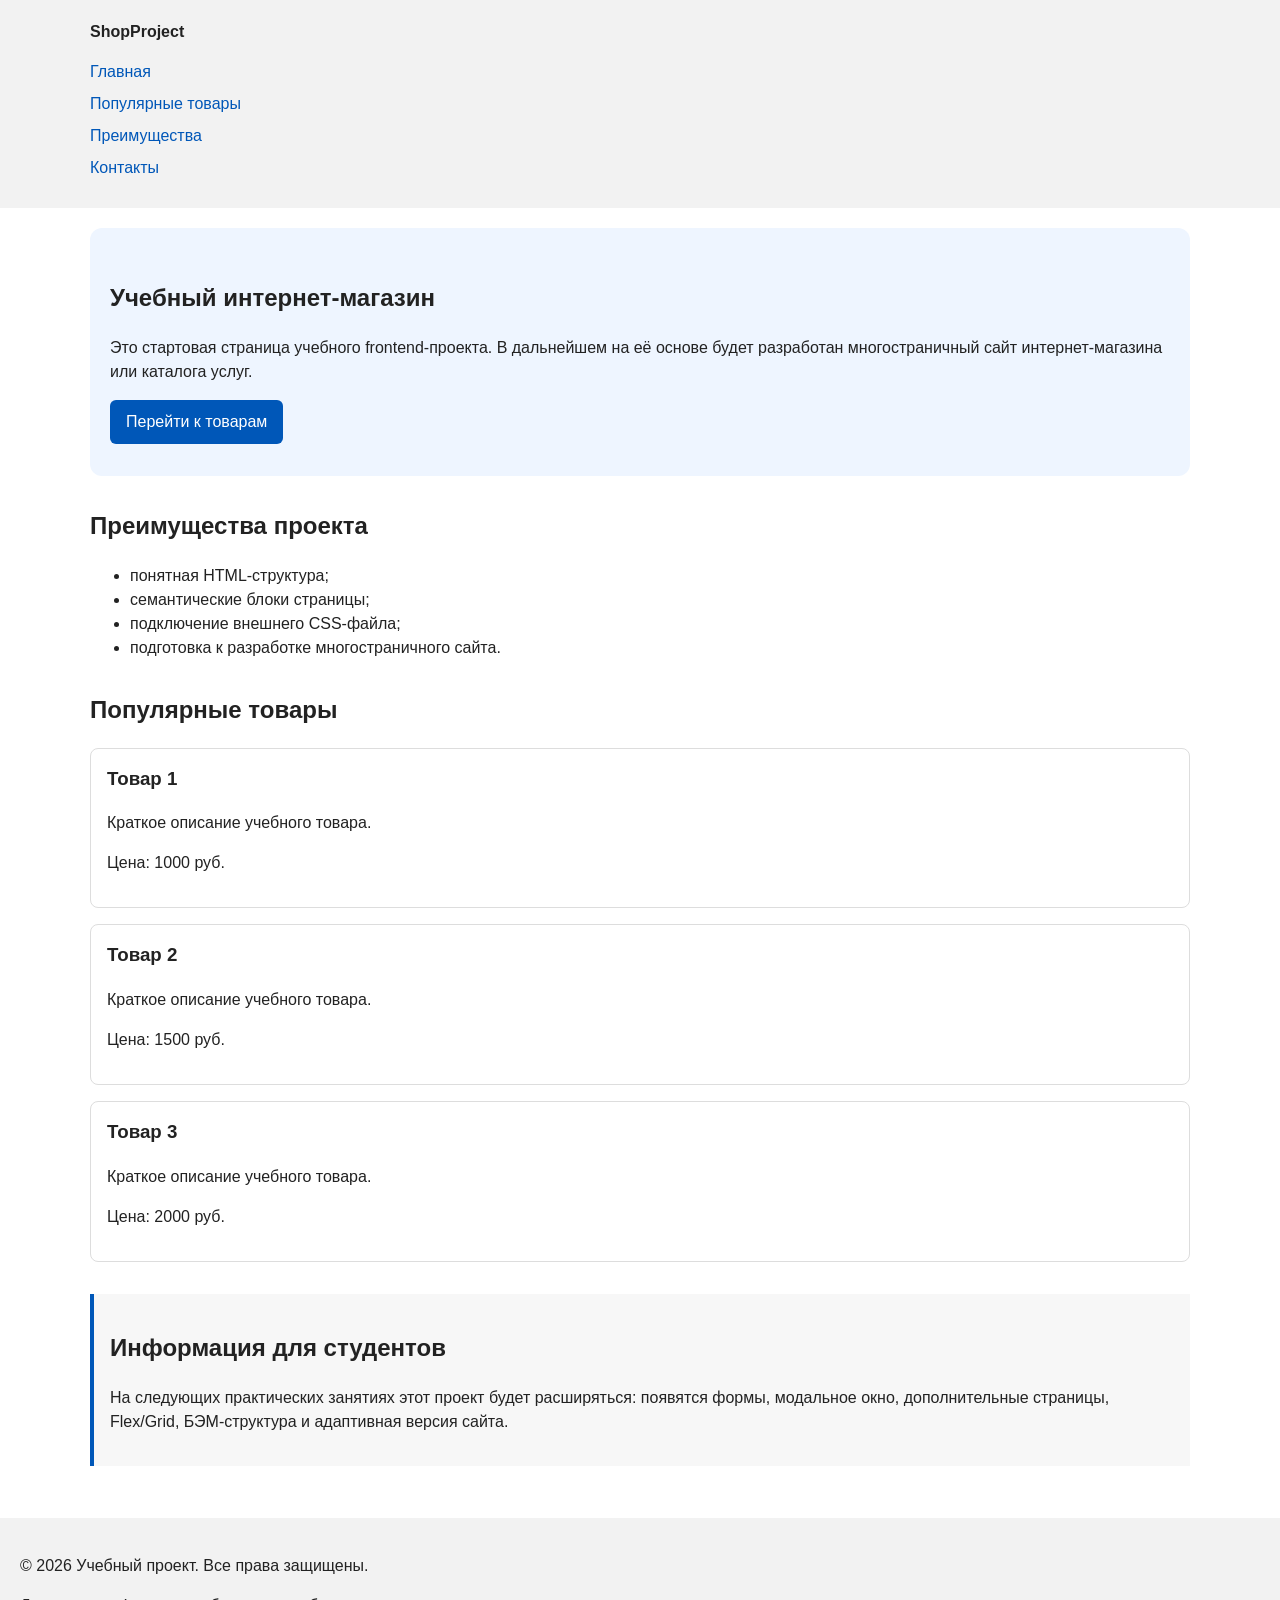
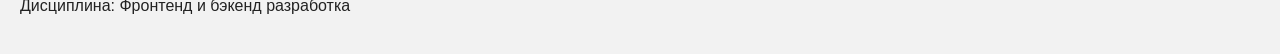
==== index.html @ 937830ca "feat: add semantic HTML structure and base CSS styles" ====
<!DOCTYPE html>
<html lang="ru">
<head>
  <meta charset="UTF-8">
  <meta name="viewport" content="width=device-width, initial-scale=1.0">
  <title>Учебный интернет-магазин</title>
  <link rel="stylesheet" href="css/style.css">
</head>
<body>
  <header>
    <div class="site-header">
      <a class="site-logo" href="index.html">ShopProject</a>
      <nav class="site-nav" aria-label="Основная навигация">
        <ul class="site-nav__list">
          <li><a href="index.html">Главная</a></li>
          <li><a href="#popular">Популярные товары</a></li>
          <li><a href="#advantages">Преимущества</a></li>
          <li><a href="#contacts">Контакты</a></li>
        </ul>
      </nav>
    </div>
  </header>

  <main>
    <section class="hero">
      <h1>Учебный интернет-магазин</h1>
      <p>
        Это стартовая страница учебного frontend-проекта.
        В дальнейшем на её основе будет разработан многостраничный сайт
        интернет-магазина или каталога услуг.
      </p>
      <a class="button" href="#popular">Перейти к товарам</a>
    </section>

    <section class="section" id="advantages">
      <h2>Преимущества проекта</h2>
      <ul class="advantages-list">
        <li>понятная HTML-структура;</li>
        <li>семантические блоки страницы;</li>
        <li>подключение внешнего CSS-файла;</li>
        <li>подготовка к разработке многостраничного сайта.</li>
      </ul>
    </section>

    <section class="section" id="popular">
      <h2>Популярные товары</h2>

      <article class="product-card">
        <h3>Товар 1</h3>
        <p>Краткое описание учебного товара.</p>
        <p>Цена: 1000 руб.</p>
      </article>

      <article class="product-card">
        <h3>Товар 2</h3>
        <p>Краткое описание учебного товара.</p>
        <p>Цена: 1500 руб.</p>
      </article>

      <article class="product-card">
        <h3>Товар 3</h3>
        <p>Краткое описание учебного товара.</p>
        <p>Цена: 2000 руб.</p>
      </article>
    </section>

    <aside class="aside-info">
      <h2>Информация для студентов</h2>
      <p>
        На следующих практических занятиях этот проект будет расширяться:
        появятся формы, модальное окно, дополнительные страницы, Flex/Grid,
        БЭМ-структура и адаптивная версия сайта.
      </p>
    </aside>
  </main>

  <footer id="contacts">
    <p>&copy; 2026 Учебный проект. Все права защищены.</p>
    <p>Дисциплина: Фронтенд и бэкенд разработка</p>
  </footer>
</body>
</html>
---- css/style.css ----
/*
  Универсальное правило для всех элементов.
  border-box делает расчёт размеров более понятным:
  width включает content, padding и border.
*/
* {
  box-sizing: border-box;
}

/*
  Убираем стандартный внешний отступ браузера у body.
  Без этого вокруг страницы может появиться белая рамка.
*/
body {
  margin: 0;
  font-family: Arial, sans-serif;
  line-height: 1.5;
  color: #222222;
  background-color: #ffffff;
}

/* Внутренние отступы для основных областей страницы */
header,
main,
footer {
  padding: 20px;
}

/* Шапка страницы */
header {
  background-color: #f2f2f2;
}

/* Подвал страницы */
footer {
  background-color: #f2f2f2;
}

/* Ограничиваем ширину содержимого шапки */
.site-header {
  max-width: 1100px;
  margin: 0 auto;
}

/* Текстовый логотип */
.site-logo {
  font-weight: bold;
  text-decoration: none;
  color: #222222;
}

/* Убираем стандартные отступы и маркеры списка навигации */
.site-nav__list {
  padding: 0;
  margin: 16px 0 0;
  list-style: none;
}

/* Расстояние между пунктами меню */
.site-nav__list li {
  margin-bottom: 8px;
}

/* Ссылки меню */
.site-nav__list a {
  color: #0057b8;
  text-decoration: none;
}

/* Подчёркивание при наведении */
.site-nav__list a:hover {
  text-decoration: underline;
}

/* Hero-блок — первый крупный блок страницы */
.hero {
  max-width: 1100px;
  margin: 0 auto 32px;
  padding: 32px 20px;
  background-color: #eef5ff;
  border-radius: 12px;
}

/* Общий класс для разделов страницы */
.section {
  max-width: 1100px;
  margin: 0 auto 32px;
}

/* Убираем лишний верхний отступ у заголовков разделов */
.section h2 {
  margin-top: 0;
}

/* Карточка товара — самостоятельный блок */
.product-card {
  margin-bottom: 16px;
  padding: 16px;
  border: 1px solid #dddddd;
  border-radius: 8px;
  background-color: #ffffff;
}

/* Убираем лишний верхний отступ у заголовка карточки */
.product-card h3 {
  margin-top: 0;
}

/* Ссылка, оформленная как кнопка */
.button {
  display: inline-block;
  padding: 10px 16px;
  color: #ffffff;
  background-color: #0057b8;
  text-decoration: none;
  border-radius: 6px;
}

/* Состояние наведения для кнопки */
.button:hover {
  background-color: #003f86;
}

/* Дополнительный информационный блок */
.aside-info {
  max-width: 1100px;
  margin: 0 auto 32px;
  padding: 16px;
  border-left: 4px solid #0057b8;
  background-color: #f7f7f7;
}
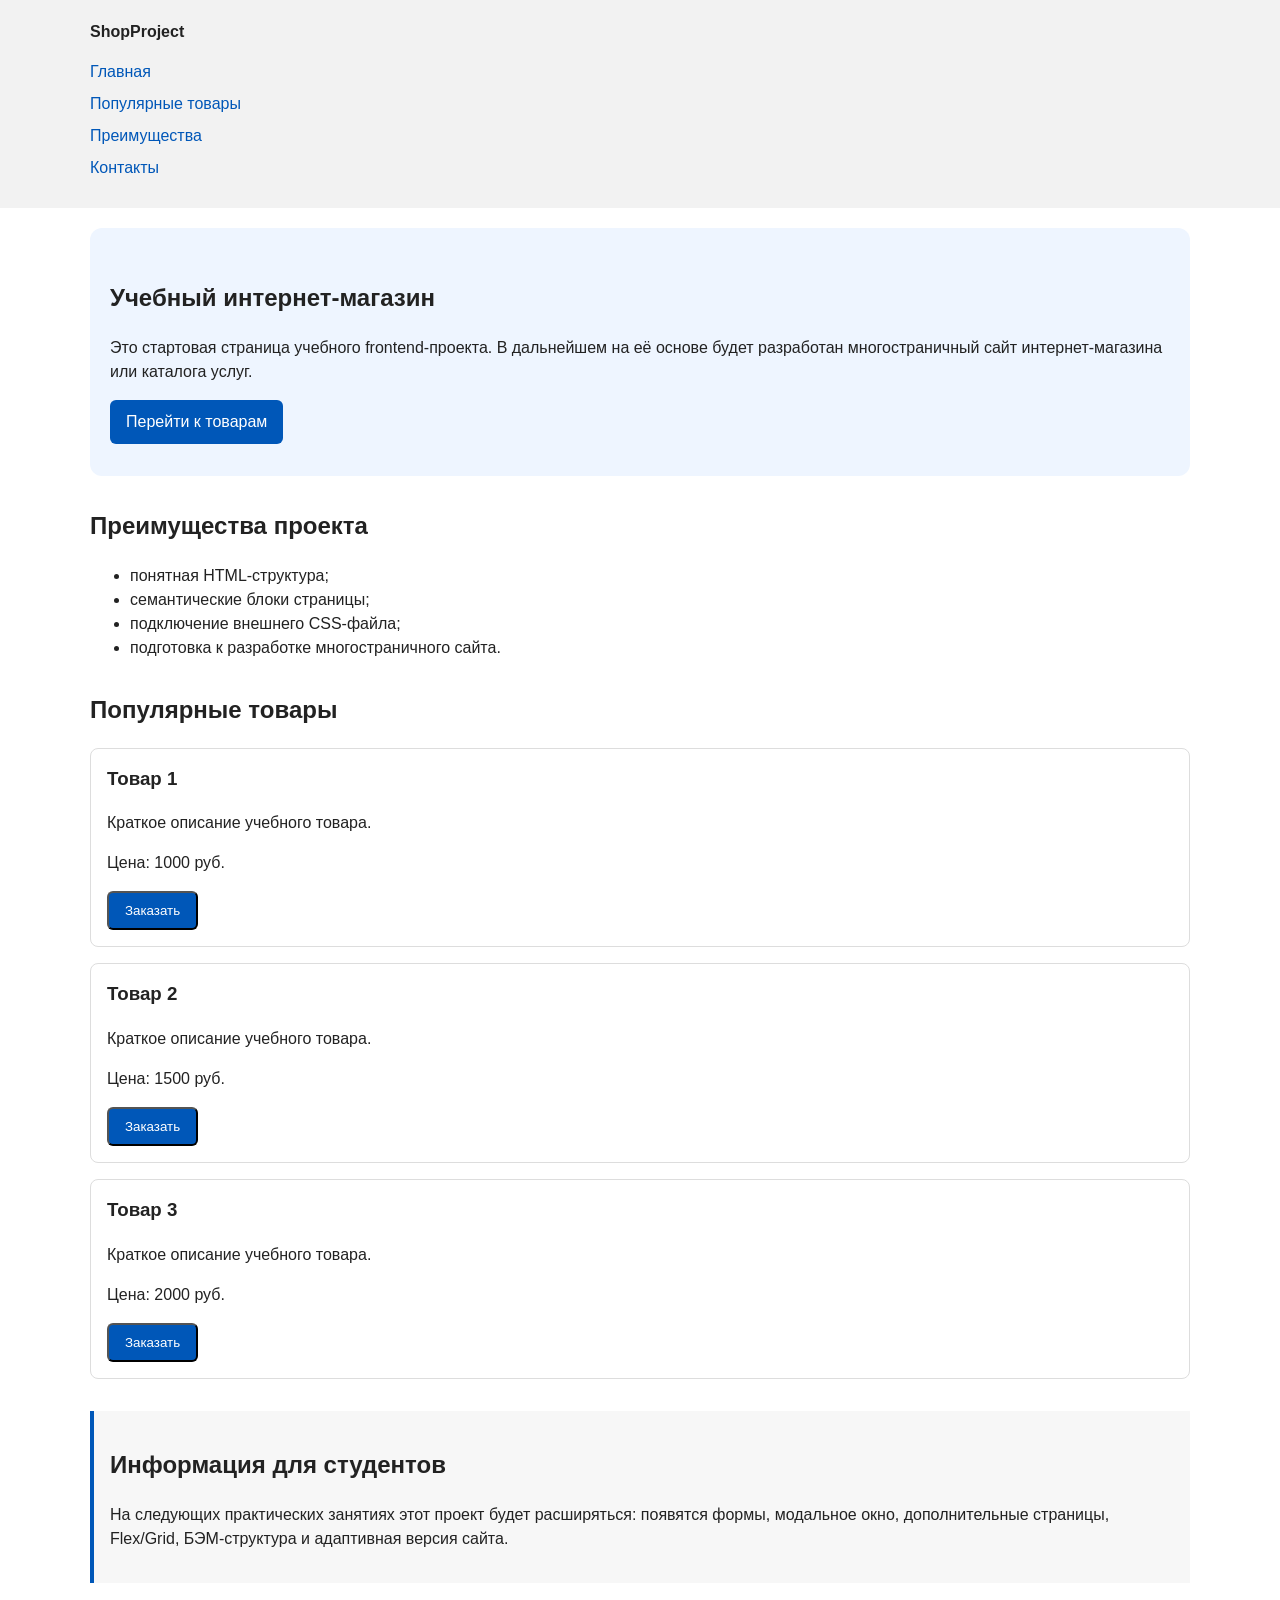
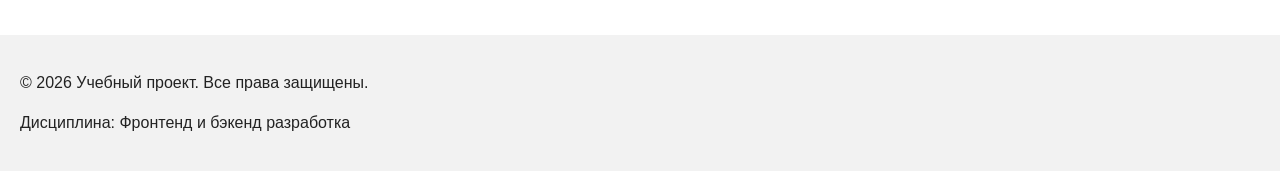
==== commit 8c4d64d3: "feat: add order form modal and validation" ====
--- a/index.html
+++ b/index.html
@@ -5,6 +5,7 @@
   <meta name="viewport" content="width=device-width, initial-scale=1.0">
   <title>Учебный интернет-магазин</title>
   <link rel="stylesheet" href="css/style.css">
+  <script src="js/main.js" defer></script>
 </head>
 <body>
   <header>
@@ -49,18 +50,27 @@
         <h3>Товар 1</h3>
         <p>Краткое описание учебного товара.</p>
         <p>Цена: 1000 руб.</p>
+        <button class="button product-card__button" type="button" data-product="Товар 1">
+          Заказать
+        </button>
       </article>
 
       <article class="product-card">
         <h3>Товар 2</h3>
         <p>Краткое описание учебного товара.</p>
         <p>Цена: 1500 руб.</p>
+        <button class="button product-card__button" type="button" data-product="Товар 2">
+          Заказать
+        </button>
       </article>
 
       <article class="product-card">
         <h3>Товар 3</h3>
         <p>Краткое описание учебного товара.</p>
         <p>Цена: 2000 руб.</p>
+        <button class="button product-card__button" type="button" data-product="Товар 3">
+          Заказать
+        </button>
       </article>
     </section>
 
@@ -78,5 +88,101 @@
     <p>&copy; 2026 Учебный проект. Все права защищены.</p>
     <p>Дисциплина: Фронтенд и бэкенд разработка</p>
   </footer>
+
+  <dialog class="order-dialog" id="order-dialog" aria-labelledby="order-dialog-title">
+    <h2 id="order-dialog-title">Оформление заявки</h2>
+    <form class="order-form" id="order-form" action="#" method="post" novalidate>
+      <input id="selected-product" name="selected-product" type="hidden">
+
+      <div class="form-field">
+        <label for="order-name">Имя</label>
+        <input
+          id="order-name"
+          name="name"
+          type="text"
+          placeholder="Введите ваше имя"
+          minlength="2"
+          autocomplete="given-name"
+          required
+        >
+      </div>
+
+      <div class="form-field">
+        <label for="order-email">E-mail</label>
+        <input
+          id="order-email"
+          name="email"
+          type="email"
+          placeholder="example@mail.ru"
+          autocomplete="email"
+          required
+        >
+      </div>
+
+      <div class="form-field">
+        <label for="order-phone">Телефон</label>
+        <input
+          id="order-phone"
+          name="phone"
+          type="tel"
+          inputmode="tel"
+          placeholder="+7 (900) 000-00-00"
+          pattern="^\+7 \(\d{3}\) \d{3}-\d{2}-\d{2}$"
+          required
+        >
+        <small>Формат: +7 (900) 000-00-00</small>
+      </div>
+
+      <div class="form-field">
+        <label for="order-date">Дата связи</label>
+        <input
+          id="order-date"
+          name="date"
+          type="date"
+        >
+      </div>
+
+      <div class="form-field">
+        <label for="order-topic">Тема заявки</label>
+        <select id="order-topic" name="topic" required>
+          <option value="">Выберите тему</option>
+          <option value="product">Заказ товара</option>
+          <option value="consultation">Консультация</option>
+          <option value="delivery">Доставка</option>
+        </select>
+      </div>
+
+      <div class="form-field">
+        <label for="order-comment">Комментарий</label>
+        <textarea
+          id="order-comment"
+          name="comment"
+          rows="4"
+          placeholder="Укажите дополнительную информацию"
+        ></textarea>
+      </div>
+
+      <div class="form-field form-field--checkbox">
+        <label>
+          <input
+            id="order-agreement"
+            name="agreement"
+            type="checkbox"
+            required
+          >
+          Я согласен на обработку данных
+        </label>
+      </div>
+
+      <div class="form-actions">
+        <button type="button" id="close-order-dialog">Закрыть</button>
+        <button type="submit">Отправить заявку</button>
+      </div>
+    </form>
+  </dialog>
+
+  <p class="success-message" id="success-message" hidden>
+    Форма успешно отправлена!
+  </p>
 </body>
 </html>
--- a/css/style.css
+++ b/css/style.css
@@ -128,4 +128,107 @@
   padding: 16px;
   border-left: 4px solid #0057b8;
   background-color: #f7f7f7;
+}
+
+
+/*
+  Модальное окно.
+  Элемент dialog сам умеет открываться поверх страницы.
+*/
+.order-dialog {
+  width: min(100% - 32px, 560px);
+  padding: 24px;
+  border: none;
+  border-radius: 12px;
+}
+
+/*
+  Затемнение фона за модальным окном.
+*/
+.order-dialog::backdrop {
+  background-color: rgba(0, 0, 0, 0.5);
+}
+
+/*
+  Поле формы.
+  Каждый блок получает нижний отступ.
+*/
+.form-field {
+  margin-bottom: 16px;
+}
+
+/*
+  Подпись поля.
+*/
+.form-field label {
+  display: block;
+  margin-bottom: 6px;
+}
+
+/*
+  Основные поля формы.
+*/
+.form-field input,
+.form-field select,
+.form-field textarea {
+  width: 100%;
+  padding: 10px 12px;
+  border: 1px solid #cccccc;
+  border-radius: 6px;
+  font: inherit;
+}
+
+/*
+  Checkbox не должен занимать всю ширину.
+*/
+.form-field input[type="checkbox"] {
+  width: auto;
+}
+
+/*
+  Подсказка под полем телефона.
+*/
+.form-field small {
+  display: block;
+  margin-top: 4px;
+  color: #666666;
+}
+
+/*
+  Видимый фокус для клавиатурной навигации.
+*/
+.form-field input:focus-visible,
+.form-field select:focus-visible,
+.form-field textarea:focus-visible,
+.form-actions button:focus-visible {
+  outline: 2px solid #0057b8;
+  outline-offset: 2px;
+}
+
+/*
+  Подсветка ошибочных полей.
+  Атрибут aria-invalid будет добавляться через JavaScript.
+*/
+[aria-invalid="true"] {
+  border-color: #b00020;
+}
+
+/*
+  Кнопки формы.
+*/
+.form-actions {
+  display: flex;
+  gap: 12px;
+  margin-top: 20px;
+}
+
+/*
+  Сообщение об успешной отправке.
+*/
+.success-message {
+  max-width: 1100px;
+  margin: 24px auto;
+  padding: 16px;
+  border-left: 4px solid #168a2f;
+  background-color: #eefaf0;
 }
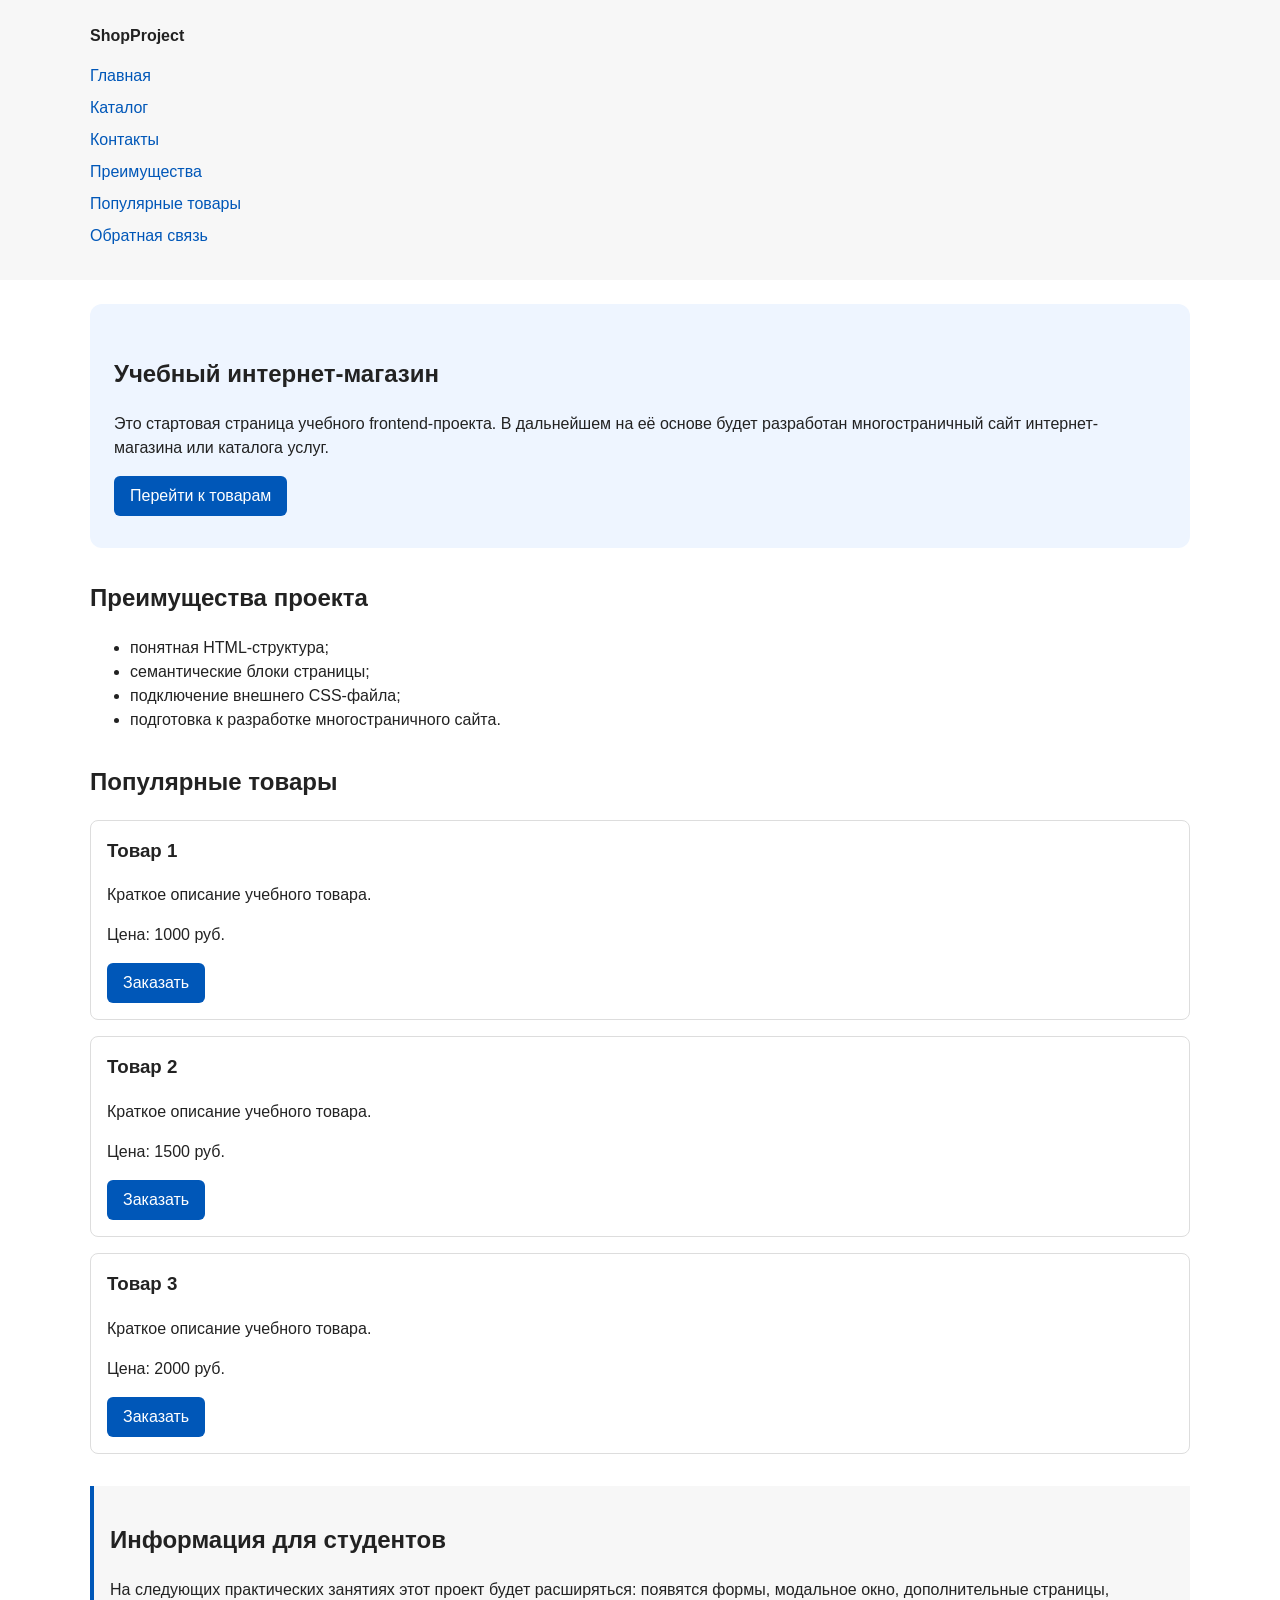
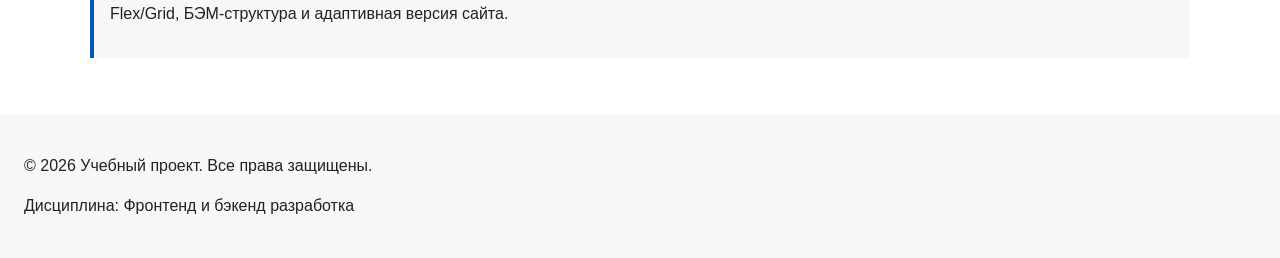
==== commit 4ffe8c7c: "feat: add multi-page structure navigation and anchors" ====
--- a/index.html
+++ b/index.html
@@ -3,7 +3,8 @@
 <head>
   <meta charset="UTF-8">
   <meta name="viewport" content="width=device-width, initial-scale=1.0">
-  <title>Учебный интернет-магазин</title>
+  <meta name="description" content="Главная страница учебного интернет-магазина: популярные товары, преимущества и форма заявки.">
+  <title>Главная — Учебный интернет-магазин</title>
   <link rel="stylesheet" href="css/style.css">
   <script src="js/main.js" defer></script>
 </head>
@@ -14,9 +15,11 @@
       <nav class="site-nav" aria-label="Основная навигация">
         <ul class="site-nav__list">
           <li><a href="index.html">Главная</a></li>
-          <li><a href="#popular">Популярные товары</a></li>
-          <li><a href="#advantages">Преимущества</a></li>
-          <li><a href="#contacts">Контакты</a></li>
+          <li><a href="catalog.html">Каталог</a></li>
+          <li><a href="contacts.html">Контакты</a></li>
+          <li><a href="index.html#advantages">Преимущества</a></li>
+          <li><a href="index.html#popular">Популярные товары</a></li>
+          <li><a href="index.html#contacts">Обратная связь</a></li>
         </ul>
       </nav>
     </div>
--- a/css/style.css
+++ b/css/style.css
@@ -1,44 +1,143 @@
+/* ===============================
+   1. Переменные проекта
+   =============================== */
+
+:root {
+  /* Основные цвета проекта */
+  --color-bg: #ffffff;
+  --color-text: #222222;
+  --color-muted: #666666;
+  --color-primary: #0057b8;
+  --color-primary-dark: #003f86;
+  --color-border: #dddddd;
+  --color-surface: #f7f7f7;
+  --color-surface-accent: #eef5ff;
+  --color-danger: #b00020;
+  --color-success: #168a2f;
+  --color-success-bg: #eefaf0;
+  --color-white: #ffffff;
+
+  /* Отступы */
+  --space-xs: 4px;
+  --space-sm: 8px;
+  --space-md: 16px;
+  --space-lg: 24px;
+  --space-xl: 32px;
+
+  /* Скругления */
+  --radius-sm: 6px;
+  --radius-md: 8px;
+  --radius-lg: 12px;
+
+  /* Размеры */
+  --container-width: 1100px;
+}
+
+/* ===============================
+   2. Базовые стили
+   =============================== */
+
 /*
-  Универсальное правило для всех элементов.
-  border-box делает расчёт размеров более понятным:
-  width включает content, padding и border.
+  border-box: width включает content, padding и border.
 */
 * {
   box-sizing: border-box;
 }
 
-/*
-  Убираем стандартный внешний отступ браузера у body.
-  Без этого вокруг страницы может появиться белая рамка.
-*/
+/* Плавная прокрутка к якорям */
+html {
+  scroll-behavior: smooth;
+}
+
 body {
   margin: 0;
   font-family: Arial, sans-serif;
   line-height: 1.5;
-  color: #222222;
-  background-color: #ffffff;
+  color: var(--color-text);
+  background-color: var(--color-bg);
 }
 
 /* Внутренние отступы для основных областей страницы */
 header,
 main,
 footer {
-  padding: 20px;
+  padding: var(--space-lg);
 }
 
 /* Шапка страницы */
 header {
-  background-color: #f2f2f2;
+  background-color: var(--color-surface);
 }
 
 /* Подвал страницы */
 footer {
-  background-color: #f2f2f2;
-}
+  background-color: var(--color-surface);
+}
+
+/* ===============================
+   3. Общие элементы интерфейса
+   =============================== */
+
+a {
+  color: var(--color-primary);
+}
+
+a:hover {
+  color: var(--color-primary-dark);
+}
+
+a:focus-visible {
+  outline: 2px solid var(--color-primary);
+  outline-offset: 3px;
+}
+
+/* Ссылка или кнопка, оформленная как кнопка */
+.button {
+  display: inline-block;
+  padding: var(--space-sm) var(--space-md);
+  color: var(--color-white);
+  background-color: var(--color-primary);
+  text-decoration: none;
+  border: none;
+  border-radius: var(--radius-sm);
+  font: inherit;
+  cursor: pointer;
+}
+
+.button:hover {
+  color: var(--color-white);
+  background-color: var(--color-primary-dark);
+}
+
+.button:focus-visible {
+  outline: 2px solid var(--color-primary);
+  outline-offset: 3px;
+}
+
+.button:disabled {
+  opacity: 0.6;
+  cursor: not-allowed;
+}
+
+/* Подсветка элемента, на который ведёт якорная ссылка */
+:target {
+  outline: 2px dashed var(--color-primary);
+  outline-offset: 4px;
+}
+
+/* Кнопки внутри формы тоже получают состояние :disabled */
+.form-actions button:disabled {
+  opacity: 0.6;
+  cursor: not-allowed;
+}
+
+/* ===============================
+   4. Компоненты страницы
+   =============================== */
 
 /* Ограничиваем ширину содержимого шапки */
 .site-header {
-  max-width: 1100px;
+  max-width: var(--container-width);
   margin: 0 auto;
 }
 
@@ -46,189 +145,176 @@
 .site-logo {
   font-weight: bold;
   text-decoration: none;
-  color: #222222;
+  color: var(--color-text);
 }
 
 /* Убираем стандартные отступы и маркеры списка навигации */
 .site-nav__list {
   padding: 0;
-  margin: 16px 0 0;
+  margin: var(--space-md) 0 0;
   list-style: none;
 }
 
 /* Расстояние между пунктами меню */
 .site-nav__list li {
-  margin-bottom: 8px;
+  margin-bottom: var(--space-sm);
 }
 
 /* Ссылки меню */
 .site-nav__list a {
-  color: #0057b8;
+  color: var(--color-primary);
   text-decoration: none;
 }
 
 /* Подчёркивание при наведении */
 .site-nav__list a:hover {
+  color: var(--color-primary-dark);
   text-decoration: underline;
+}
+
+/* Хлебные крошки на внутренних страницах */
+.breadcrumbs {
+  max-width: var(--container-width);
+  margin: 0 auto var(--space-md);
+  font-size: 14px;
+  color: var(--color-muted);
+}
+
+.breadcrumbs a {
+  color: var(--color-primary);
+}
+
+/* Разделитель перед названием текущей страницы */
+.breadcrumbs span::before {
+  content: " / ";
+  color: var(--color-muted);
 }
 
 /* Hero-блок — первый крупный блок страницы */
 .hero {
-  max-width: 1100px;
-  margin: 0 auto 32px;
-  padding: 32px 20px;
-  background-color: #eef5ff;
-  border-radius: 12px;
+  max-width: var(--container-width);
+  margin: 0 auto var(--space-xl);
+  padding: var(--space-xl) var(--space-lg);
+  background-color: var(--color-surface-accent);
+  border-radius: var(--radius-lg);
 }
 
 /* Общий класс для разделов страницы */
 .section {
-  max-width: 1100px;
-  margin: 0 auto 32px;
-}
-
-/* Убираем лишний верхний отступ у заголовков разделов */
+  max-width: var(--container-width);
+  margin: 0 auto var(--space-xl);
+}
+
 .section h2 {
   margin-top: 0;
 }
 
-/* Карточка товара — самостоятельный блок */
+/* Карточка товара */
 .product-card {
-  margin-bottom: 16px;
-  padding: 16px;
-  border: 1px solid #dddddd;
-  border-radius: 8px;
-  background-color: #ffffff;
-}
-
-/* Убираем лишний верхний отступ у заголовка карточки */
+  margin-bottom: var(--space-md);
+  padding: var(--space-md);
+  border: 1px solid var(--color-border);
+  border-radius: var(--radius-md);
+  background-color: var(--color-bg);
+}
+
+.product-card:hover {
+  border-color: var(--color-primary);
+}
+
 .product-card h3 {
   margin-top: 0;
 }
 
-/* Ссылка, оформленная как кнопка */
-.button {
-  display: inline-block;
-  padding: 10px 16px;
-  color: #ffffff;
-  background-color: #0057b8;
-  text-decoration: none;
-  border-radius: 6px;
-}
-
-/* Состояние наведения для кнопки */
-.button:hover {
-  background-color: #003f86;
-}
-
 /* Дополнительный информационный блок */
 .aside-info {
-  max-width: 1100px;
-  margin: 0 auto 32px;
-  padding: 16px;
-  border-left: 4px solid #0057b8;
-  background-color: #f7f7f7;
-}
-
-
-/*
-  Модальное окно.
-  Элемент dialog сам умеет открываться поверх страницы.
-*/
+  max-width: var(--container-width);
+  margin: 0 auto var(--space-xl);
+  padding: var(--space-md);
+  border-left: 4px solid var(--color-primary);
+  background-color: var(--color-surface);
+}
+
+/* ===============================
+   5. Форма и модальное окно
+   =============================== */
+
+/* Модальное окно (dialog сам открывается поверх страницы) */
 .order-dialog {
   width: min(100% - 32px, 560px);
-  padding: 24px;
+  padding: var(--space-lg);
   border: none;
-  border-radius: 12px;
-}
-
-/*
-  Затемнение фона за модальным окном.
-*/
+  border-radius: var(--radius-lg);
+}
+
+/* Затемнение фона за модальным окном */
 .order-dialog::backdrop {
   background-color: rgba(0, 0, 0, 0.5);
 }
 
-/*
-  Поле формы.
-  Каждый блок получает нижний отступ.
-*/
 .form-field {
-  margin-bottom: 16px;
-}
-
-/*
-  Подпись поля.
-*/
+  margin-bottom: var(--space-md);
+}
+
 .form-field label {
   display: block;
-  margin-bottom: 6px;
-}
-
-/*
-  Основные поля формы.
-*/
+  margin-bottom: var(--space-xs);
+}
+
 .form-field input,
 .form-field select,
 .form-field textarea {
   width: 100%;
   padding: 10px 12px;
-  border: 1px solid #cccccc;
-  border-radius: 6px;
+  border: 1px solid var(--color-border);
+  border-radius: var(--radius-sm);
   font: inherit;
 }
 
-/*
-  Checkbox не должен занимать всю ширину.
-*/
+/* Checkbox не должен занимать всю ширину */
 .form-field input[type="checkbox"] {
   width: auto;
 }
 
-/*
-  Подсказка под полем телефона.
-*/
+/* Подсказка под полем */
 .form-field small {
   display: block;
-  margin-top: 4px;
-  color: #666666;
-}
-
-/*
-  Видимый фокус для клавиатурной навигации.
-*/
+  margin-top: var(--space-xs);
+  color: var(--color-muted);
+}
+
+/* Состояния полей формы */
+.form-field input:hover,
+.form-field select:hover,
+.form-field textarea:hover {
+  border-color: var(--color-primary);
+}
+
 .form-field input:focus-visible,
 .form-field select:focus-visible,
 .form-field textarea:focus-visible,
 .form-actions button:focus-visible {
-  outline: 2px solid #0057b8;
-  outline-offset: 2px;
-}
-
-/*
-  Подсветка ошибочных полей.
-  Атрибут aria-invalid будет добавляться через JavaScript.
-*/
+  outline: 2px solid var(--color-primary);
+  outline-offset: 3px;
+}
+
+/* Подсветка ошибочных полей (aria-invalid ставит JavaScript) */
 [aria-invalid="true"] {
-  border-color: #b00020;
-}
-
-/*
-  Кнопки формы.
-*/
+  border-color: var(--color-danger);
+}
+
+/* Кнопки формы */
 .form-actions {
   display: flex;
-  gap: 12px;
-  margin-top: 20px;
-}
-
-/*
-  Сообщение об успешной отправке.
-*/
+  gap: var(--space-sm);
+  margin-top: var(--space-lg);
+}
+
+/* Сообщение об успешной отправке */
 .success-message {
-  max-width: 1100px;
-  margin: 24px auto;
-  padding: 16px;
-  border-left: 4px solid #168a2f;
-  background-color: #eefaf0;
-}+  max-width: var(--container-width);
+  margin: var(--space-lg) auto;
+  padding: var(--space-md);
+  border-left: 4px solid var(--color-success);
+  background-color: var(--color-success-bg);
+}
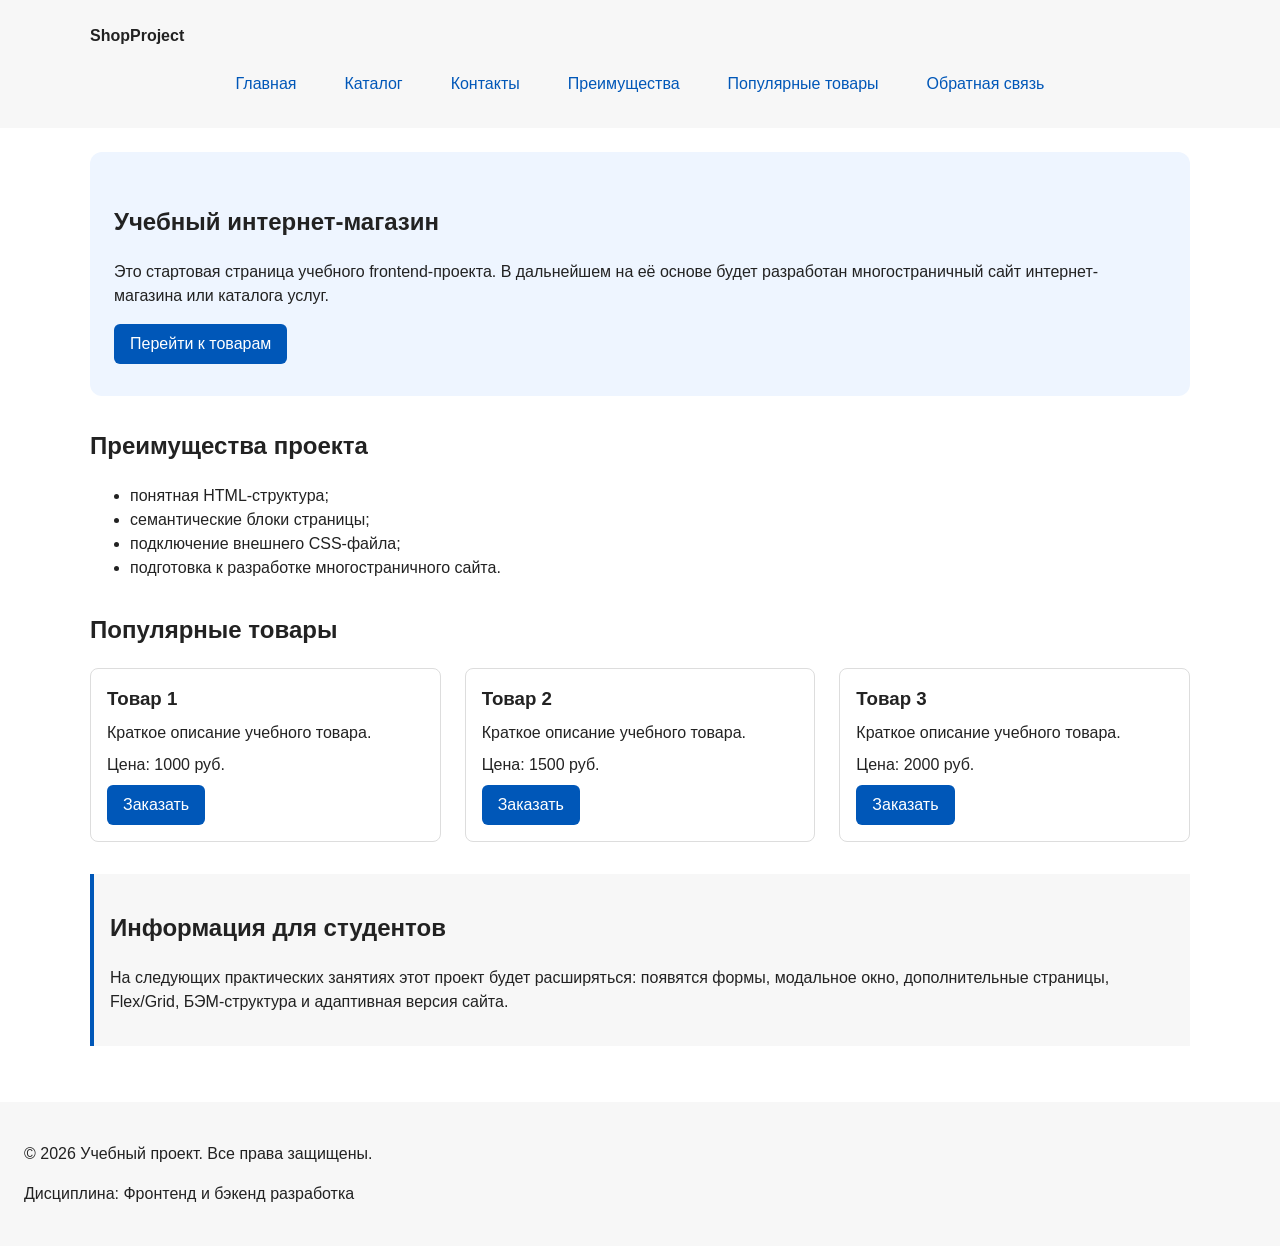
==== commit ccdf9452: "feat: add flex navigation and grid catalog layout" ====
--- a/index.html
+++ b/index.html
@@ -49,32 +49,34 @@
     <section class="section" id="popular">
       <h2>Популярные товары</h2>
 
-      <article class="product-card">
-        <h3>Товар 1</h3>
-        <p>Краткое описание учебного товара.</p>
-        <p>Цена: 1000 руб.</p>
-        <button class="button product-card__button" type="button" data-product="Товар 1">
-          Заказать
-        </button>
-      </article>
+      <div class="products-grid">
+        <article class="product-card">
+          <h3>Товар 1</h3>
+          <p>Краткое описание учебного товара.</p>
+          <p>Цена: 1000 руб.</p>
+          <button class="button product-card__button" type="button" data-product="Товар 1">
+            Заказать
+          </button>
+        </article>
 
-      <article class="product-card">
-        <h3>Товар 2</h3>
-        <p>Краткое описание учебного товара.</p>
-        <p>Цена: 1500 руб.</p>
-        <button class="button product-card__button" type="button" data-product="Товар 2">
-          Заказать
-        </button>
-      </article>
+        <article class="product-card">
+          <h3>Товар 2</h3>
+          <p>Краткое описание учебного товара.</p>
+          <p>Цена: 1500 руб.</p>
+          <button class="button product-card__button" type="button" data-product="Товар 2">
+            Заказать
+          </button>
+        </article>
 
-      <article class="product-card">
-        <h3>Товар 3</h3>
-        <p>Краткое описание учебного товара.</p>
-        <p>Цена: 2000 руб.</p>
-        <button class="button product-card__button" type="button" data-product="Товар 3">
-          Заказать
-        </button>
-      </article>
+        <article class="product-card">
+          <h3>Товар 3</h3>
+          <p>Краткое описание учебного товара.</p>
+          <p>Цена: 2000 руб.</p>
+          <button class="button product-card__button" type="button" data-product="Товар 3">
+            Заказать
+          </button>
+        </article>
+      </div>
     </section>
 
     <aside class="aside-info">
--- a/css/style.css
+++ b/css/style.css
@@ -148,28 +148,30 @@
   color: var(--color-text);
 }
 
-/* Убираем стандартные отступы и маркеры списка навигации */
+/* Меню через Flexbox: пункты в строку с переносом и равными промежутками */
 .site-nav__list {
+  display: flex;
+  flex-wrap: wrap;
+  justify-content: center;
+  align-items: center;
+  gap: var(--space-md);
   padding: 0;
   margin: var(--space-md) 0 0;
   list-style: none;
 }
 
-/* Расстояние между пунктами меню */
-.site-nav__list li {
-  margin-bottom: var(--space-sm);
-}
-
-/* Ссылки меню */
+/* Ссылки меню: inline-block, чтобы работал padding */
 .site-nav__list a {
+  display: inline-block;
+  padding: var(--space-sm) var(--space-md);
   color: var(--color-primary);
   text-decoration: none;
-}
-
-/* Подчёркивание при наведении */
+  border-radius: var(--radius-sm);
+}
+
 .site-nav__list a:hover {
-  color: var(--color-primary-dark);
-  text-decoration: underline;
+  color: var(--color-white);
+  background-color: var(--color-primary);
 }
 
 /* Хлебные крошки на внутренних страницах */
@@ -209,9 +211,19 @@
   margin-top: 0;
 }
 
-/* Карточка товара */
+/* Сетка карточек: три равные колонки */
+.products-grid {
+  display: grid;
+  grid-template-columns: repeat(3, 1fr);
+  gap: var(--space-lg);
+}
+
+/* Карточка товара: внутри Flexbox сверху вниз */
 .product-card {
-  margin-bottom: var(--space-md);
+  display: flex;
+  flex-direction: column;
+  gap: var(--space-sm);
+  margin-bottom: 0;
   padding: var(--space-md);
   border: 1px solid var(--color-border);
   border-radius: var(--radius-md);
@@ -222,8 +234,82 @@
   border-color: var(--color-primary);
 }
 
-.product-card h3 {
+.product-card h3,
+.product-card p {
+  margin: 0;
+}
+
+/* Кнопка прижата к низу карточки и не растягивается */
+.product-card .button {
+  margin-top: auto;
+  align-self: flex-start;
+}
+
+/* Страница каталога: фильтры слева, товары справа */
+.catalog-layout {
+  max-width: var(--container-width);
+  margin: 0 auto var(--space-xl);
+  display: grid;
+  grid-template-columns: 260px 1fr;
+  grid-template-areas: "filters products";
+  gap: var(--space-lg);
+}
+
+.catalog-filters {
+  grid-area: filters;
+  padding: var(--space-md);
+  border: 1px solid var(--color-border);
+  border-radius: var(--radius-md);
+  background-color: var(--color-surface);
+}
+
+.catalog-filters h2,
+.catalog-products h2 {
   margin-top: 0;
+}
+
+.catalog-products {
+  grid-area: products;
+}
+
+/* Форма фильтров тоже на Grid */
+.filters-form {
+  display: grid;
+  gap: var(--space-md);
+}
+
+.filters-form fieldset {
+  margin: 0;
+  padding: var(--space-md);
+  border: 1px solid var(--color-border);
+  border-radius: var(--radius-sm);
+}
+
+.filters-form legend {
+  font-weight: 700;
+}
+
+.filters-form label {
+  display: block;
+  margin-bottom: var(--space-sm);
+}
+
+.filters-form input[type="number"] {
+  width: 100%;
+  margin-bottom: var(--space-sm);
+  padding: 8px 10px;
+  border: 1px solid var(--color-border);
+  border-radius: var(--radius-sm);
+  font: inherit;
+}
+
+.filters-form input[type="number"]:hover {
+  border-color: var(--color-primary);
+}
+
+.filters-form input:focus-visible {
+  outline: 2px solid var(--color-primary);
+  outline-offset: 3px;
 }
 
 /* Дополнительный информационный блок */
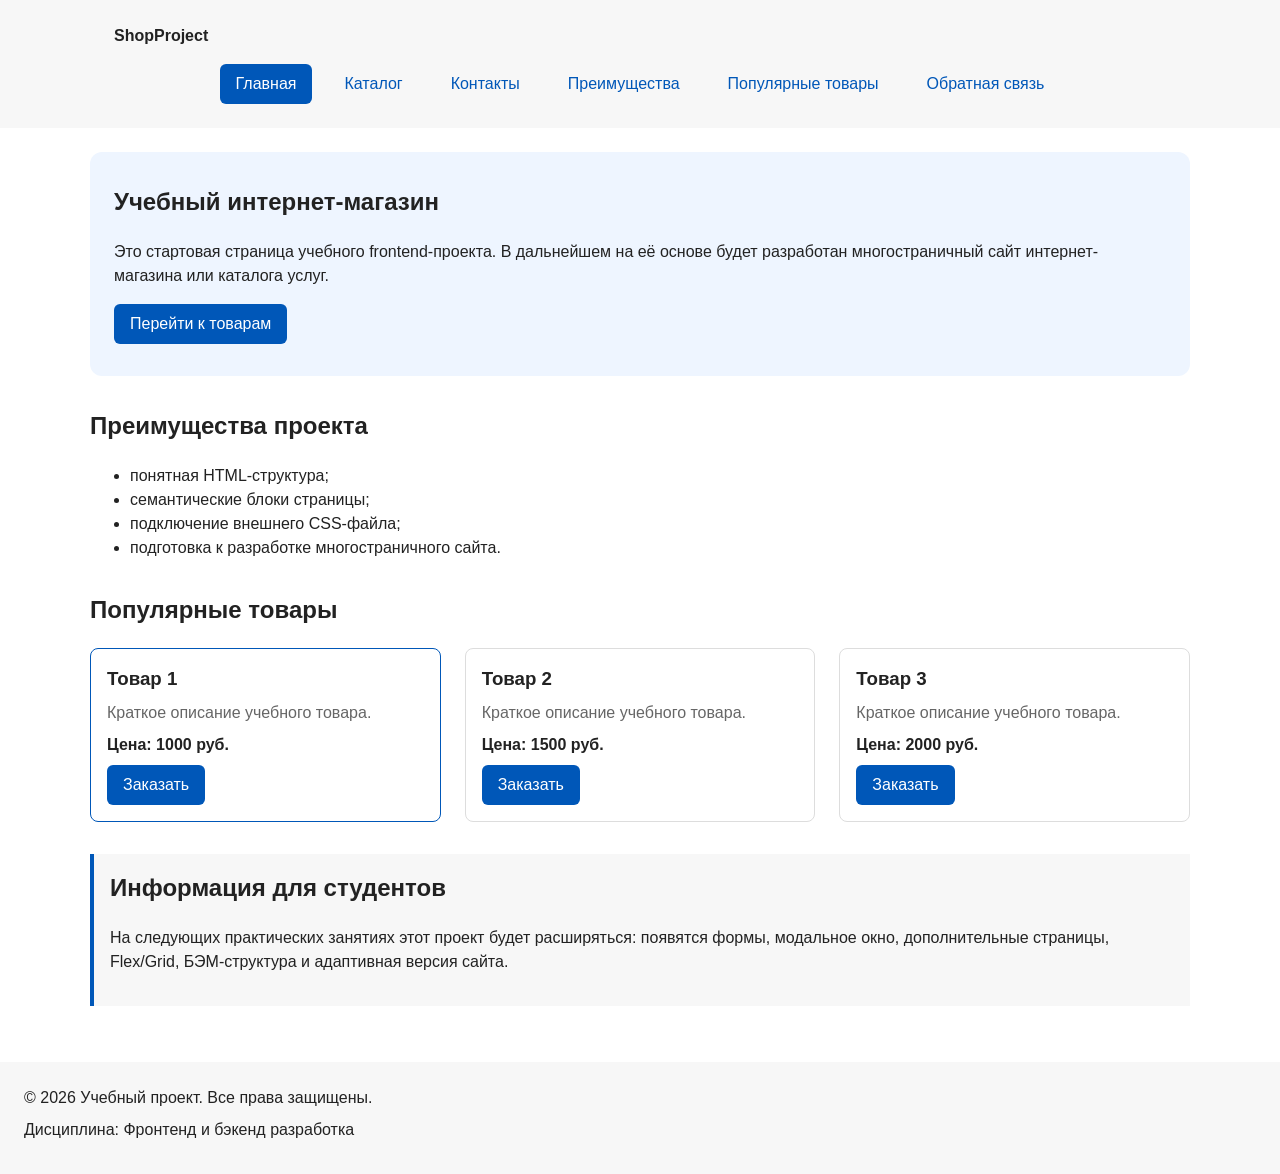
==== commit 1bf27b4c: "refactor: apply BEM naming to CSS classes" ====
--- a/index.html
+++ b/index.html
@@ -9,17 +9,17 @@
   <script src="js/main.js" defer></script>
 </head>
 <body>
-  <header>
-    <div class="site-header">
-      <a class="site-logo" href="index.html">ShopProject</a>
+  <header class="site-header">
+    <div class="site-header__inner">
+      <a class="site-header__logo" href="index.html">ShopProject</a>
       <nav class="site-nav" aria-label="Основная навигация">
         <ul class="site-nav__list">
-          <li><a href="index.html">Главная</a></li>
-          <li><a href="catalog.html">Каталог</a></li>
-          <li><a href="contacts.html">Контакты</a></li>
-          <li><a href="index.html#advantages">Преимущества</a></li>
-          <li><a href="index.html#popular">Популярные товары</a></li>
-          <li><a href="index.html#contacts">Обратная связь</a></li>
+          <li class="site-nav__item"><a class="site-nav__link site-nav__link--active" href="index.html">Главная</a></li>
+          <li class="site-nav__item"><a class="site-nav__link" href="catalog.html">Каталог</a></li>
+          <li class="site-nav__item"><a class="site-nav__link" href="contacts.html">Контакты</a></li>
+          <li class="site-nav__item"><a class="site-nav__link" href="index.html#advantages">Преимущества</a></li>
+          <li class="site-nav__item"><a class="site-nav__link" href="index.html#popular">Популярные товары</a></li>
+          <li class="site-nav__item"><a class="site-nav__link" href="index.html#contacts">Обратная связь</a></li>
         </ul>
       </nav>
     </div>
@@ -27,52 +27,50 @@
 
   <main>
     <section class="hero">
-      <h1>Учебный интернет-магазин</h1>
-      <p>
+      <h1 class="hero__title">Учебный интернет-магазин</h1>
+      <p class="hero__text">
         Это стартовая страница учебного frontend-проекта.
         В дальнейшем на её основе будет разработан многостраничный сайт
         интернет-магазина или каталога услуг.
       </p>
-      <a class="button" href="#popular">Перейти к товарам</a>
+      <a class="button button--primary" href="#popular">Перейти к товарам</a>
     </section>
 
     <section class="section" id="advantages">
-      <h2>Преимущества проекта</h2>
+      <h2 class="section__title">Преимущества проекта</h2>
       <ul class="advantages-list">
-        <li>понятная HTML-структура;</li>
-        <li>семантические блоки страницы;</li>
-        <li>подключение внешнего CSS-файла;</li>
-        <li>подготовка к разработке многостраничного сайта.</li>
+        <li class="advantages-list__item">понятная HTML-структура;</li>
+        <li class="advantages-list__item">семантические блоки страницы;</li>
+        <li class="advantages-list__item">подключение внешнего CSS-файла;</li>
+        <li class="advantages-list__item">подготовка к разработке многостраничного сайта.</li>
       </ul>
     </section>
 
     <section class="section" id="popular">
-      <h2>Популярные товары</h2>
+      <h2 class="section__title">Популярные товары</h2>
 
       <div class="products-grid">
-        <article class="product-card">
-          <h3>Товар 1</h3>
-          <p>Краткое описание учебного товара.</p>
-          <p>Цена: 1000 руб.</p>
-          <button class="button product-card__button" type="button" data-product="Товар 1">
+        <article class="product-card product-card--featured">
+          <h3 class="product-card__title">Товар 1</h3>
+          <p class="product-card__description">Краткое описание учебного товара.</p>
+          <p class="product-card__price">Цена: 1000 руб.</p>
+          <button class="button button--primary product-card__button" type="button" data-product="Товар 1">
             Заказать
           </button>
         </article>
-
         <article class="product-card">
-          <h3>Товар 2</h3>
-          <p>Краткое описание учебного товара.</p>
-          <p>Цена: 1500 руб.</p>
-          <button class="button product-card__button" type="button" data-product="Товар 2">
+          <h3 class="product-card__title">Товар 2</h3>
+          <p class="product-card__description">Краткое описание учебного товара.</p>
+          <p class="product-card__price">Цена: 1500 руб.</p>
+          <button class="button button--primary product-card__button" type="button" data-product="Товар 2">
             Заказать
           </button>
         </article>
-
         <article class="product-card">
-          <h3>Товар 3</h3>
-          <p>Краткое описание учебного товара.</p>
-          <p>Цена: 2000 руб.</p>
-          <button class="button product-card__button" type="button" data-product="Товар 3">
+          <h3 class="product-card__title">Товар 3</h3>
+          <p class="product-card__description">Краткое описание учебного товара.</p>
+          <p class="product-card__price">Цена: 2000 руб.</p>
+          <button class="button button--primary product-card__button" type="button" data-product="Товар 3">
             Заказать
           </button>
         </article>
@@ -80,8 +78,8 @@
     </section>
 
     <aside class="aside-info">
-      <h2>Информация для студентов</h2>
-      <p>
+      <h2 class="aside-info__title">Информация для студентов</h2>
+      <p class="aside-info__text">
         На следующих практических занятиях этот проект будет расширяться:
         появятся формы, модальное окно, дополнительные страницы, Flex/Grid,
         БЭМ-структура и адаптивная версия сайта.
@@ -89,19 +87,20 @@
     </aside>
   </main>
 
-  <footer id="contacts">
-    <p>&copy; 2026 Учебный проект. Все права защищены.</p>
-    <p>Дисциплина: Фронтенд и бэкенд разработка</p>
+  <footer class="site-footer" id="contacts">
+    <p class="site-footer__text">&copy; 2026 Учебный проект. Все права защищены.</p>
+    <p class="site-footer__text">Дисциплина: Фронтенд и бэкенд разработка</p>
   </footer>
 
   <dialog class="order-dialog" id="order-dialog" aria-labelledby="order-dialog-title">
-    <h2 id="order-dialog-title">Оформление заявки</h2>
+    <h2 class="order-dialog__title" id="order-dialog-title">Оформление заявки</h2>
     <form class="order-form" id="order-form" action="#" method="post" novalidate>
       <input id="selected-product" name="selected-product" type="hidden">
 
-      <div class="form-field">
-        <label for="order-name">Имя</label>
+      <div class="order-form__field">
+        <label class="order-form__label" for="order-name">Имя</label>
         <input
+          class="order-form__input"
           id="order-name"
           name="name"
           type="text"
@@ -112,9 +111,10 @@
         >
       </div>
 
-      <div class="form-field">
-        <label for="order-email">E-mail</label>
+      <div class="order-form__field">
+        <label class="order-form__label" for="order-email">E-mail</label>
         <input
+          class="order-form__input"
           id="order-email"
           name="email"
           type="email"
@@ -124,9 +124,10 @@
         >
       </div>
 
-      <div class="form-field">
-        <label for="order-phone">Телефон</label>
+      <div class="order-form__field">
+        <label class="order-form__label" for="order-phone">Телефон</label>
         <input
+          class="order-form__input"
           id="order-phone"
           name="phone"
           type="tel"
@@ -135,21 +136,22 @@
           pattern="^\+7 \(\d{3}\) \d{3}-\d{2}-\d{2}$"
           required
         >
-        <small>Формат: +7 (900) 000-00-00</small>
+        <small class="order-form__hint">Формат: +7 (900) 000-00-00</small>
       </div>
 
-      <div class="form-field">
-        <label for="order-date">Дата связи</label>
+      <div class="order-form__field">
+        <label class="order-form__label" for="order-date">Дата связи</label>
         <input
+          class="order-form__input"
           id="order-date"
           name="date"
           type="date"
         >
       </div>
 
-      <div class="form-field">
-        <label for="order-topic">Тема заявки</label>
-        <select id="order-topic" name="topic" required>
+      <div class="order-form__field">
+        <label class="order-form__label" for="order-topic">Тема заявки</label>
+        <select class="order-form__select" id="order-topic" name="topic" required>
           <option value="">Выберите тему</option>
           <option value="product">Заказ товара</option>
           <option value="consultation">Консультация</option>
@@ -157,9 +159,10 @@
         </select>
       </div>
 
-      <div class="form-field">
-        <label for="order-comment">Комментарий</label>
+      <div class="order-form__field">
+        <label class="order-form__label" for="order-comment">Комментарий</label>
         <textarea
+          class="order-form__textarea"
           id="order-comment"
           name="comment"
           rows="4"
@@ -167,9 +170,10 @@
         ></textarea>
       </div>
 
-      <div class="form-field form-field--checkbox">
-        <label>
+      <div class="order-form__field order-form__field--checkbox">
+        <label class="order-form__label">
           <input
+            class="order-form__checkbox"
             id="order-agreement"
             name="agreement"
             type="checkbox"
@@ -179,9 +183,9 @@
         </label>
       </div>
 
-      <div class="form-actions">
-        <button type="button" id="close-order-dialog">Закрыть</button>
-        <button type="submit">Отправить заявку</button>
+      <div class="order-form__actions">
+        <button class="button button--secondary" type="button" id="close-order-dialog">Закрыть</button>
+        <button class="button button--primary" type="submit">Отправить заявку</button>
       </div>
     </form>
   </dialog>
@@ -190,4 +194,4 @@
     Форма успешно отправлена!
   </p>
 </body>
-</html>+</html>
--- a/css/style.css
+++ b/css/style.css
@@ -3,7 +3,6 @@
    =============================== */
 
 :root {
-  /* Основные цвета проекта */
   --color-bg: #ffffff;
   --color-text: #222222;
   --color-muted: #666666;
@@ -17,19 +16,16 @@
   --color-success-bg: #eefaf0;
   --color-white: #ffffff;
 
-  /* Отступы */
   --space-xs: 4px;
   --space-sm: 8px;
   --space-md: 16px;
   --space-lg: 24px;
   --space-xl: 32px;
 
-  /* Скругления */
   --radius-sm: 6px;
   --radius-md: 8px;
   --radius-lg: 12px;
 
-  /* Размеры */
   --container-width: 1100px;
 }
 
@@ -37,14 +33,10 @@
    2. Базовые стили
    =============================== */
 
-/*
-  border-box: width включает content, padding и border.
-*/
 * {
   box-sizing: border-box;
 }
 
-/* Плавная прокрутка к якорям */
 html {
   scroll-behavior: smooth;
 }
@@ -57,21 +49,8 @@
   background-color: var(--color-bg);
 }
 
-/* Внутренние отступы для основных областей страницы */
-header,
-main,
-footer {
+main {
   padding: var(--space-lg);
-}
-
-/* Шапка страницы */
-header {
-  background-color: var(--color-surface);
-}
-
-/* Подвал страницы */
-footer {
-  background-color: var(--color-surface);
 }
 
 /* ===============================
@@ -91,22 +70,40 @@
   outline-offset: 3px;
 }
 
-/* Ссылка или кнопка, оформленная как кнопка */
+:target {
+  outline: 2px dashed var(--color-primary);
+  outline-offset: 4px;
+}
+
 .button {
   display: inline-block;
   padding: var(--space-sm) var(--space-md);
-  color: var(--color-white);
-  background-color: var(--color-primary);
-  text-decoration: none;
   border: none;
   border-radius: var(--radius-sm);
   font: inherit;
+  text-decoration: none;
   cursor: pointer;
 }
 
-.button:hover {
+.button--primary {
+  color: var(--color-white);
+  background-color: var(--color-primary);
+}
+
+.button--primary:hover {
   color: var(--color-white);
   background-color: var(--color-primary-dark);
+}
+
+.button--secondary {
+  color: var(--color-primary);
+  background-color: transparent;
+  border: 1px solid var(--color-primary);
+}
+
+.button--secondary:hover {
+  color: var(--color-white);
+  background-color: var(--color-primary);
 }
 
 .button:focus-visible {
@@ -114,19 +111,8 @@
   outline-offset: 3px;
 }
 
-.button:disabled {
-  opacity: 0.6;
-  cursor: not-allowed;
-}
-
-/* Подсветка элемента, на который ведёт якорная ссылка */
-:target {
-  outline: 2px dashed var(--color-primary);
-  outline-offset: 4px;
-}
-
-/* Кнопки внутри формы тоже получают состояние :disabled */
-.form-actions button:disabled {
+.button:disabled,
+.button--disabled {
   opacity: 0.6;
   cursor: not-allowed;
 }
@@ -135,20 +121,22 @@
    4. Компоненты страницы
    =============================== */
 
-/* Ограничиваем ширину содержимого шапки */
 .site-header {
+  background-color: var(--color-surface);
+}
+
+.site-header__inner {
   max-width: var(--container-width);
   margin: 0 auto;
-}
-
-/* Текстовый логотип */
-.site-logo {
-  font-weight: bold;
+  padding: var(--space-lg);
+}
+
+.site-header__logo {
+  font-weight: 700;
+  color: var(--color-text);
   text-decoration: none;
-  color: var(--color-text);
-}
-
-/* Меню через Flexbox: пункты в строку с переносом и равными промежутками */
+}
+
 .site-nav__list {
   display: flex;
   flex-wrap: wrap;
@@ -160,8 +148,7 @@
   list-style: none;
 }
 
-/* Ссылки меню: inline-block, чтобы работал padding */
-.site-nav__list a {
+.site-nav__link {
   display: inline-block;
   padding: var(--space-sm) var(--space-md);
   color: var(--color-primary);
@@ -169,12 +156,21 @@
   border-radius: var(--radius-sm);
 }
 
-.site-nav__list a:hover {
+.site-nav__link:hover {
   color: var(--color-white);
   background-color: var(--color-primary);
 }
 
-/* Хлебные крошки на внутренних страницах */
+.site-nav__link:focus-visible {
+  outline: 2px solid var(--color-primary);
+  outline-offset: 3px;
+}
+
+.site-nav__link--active {
+  color: var(--color-white);
+  background-color: var(--color-primary);
+}
+
 .breadcrumbs {
   max-width: var(--container-width);
   margin: 0 auto var(--space-md);
@@ -182,17 +178,15 @@
   color: var(--color-muted);
 }
 
-.breadcrumbs a {
+.breadcrumbs__link {
   color: var(--color-primary);
 }
 
-/* Разделитель перед названием текущей страницы */
-.breadcrumbs span::before {
+.breadcrumbs__current::before {
   content: " / ";
   color: var(--color-muted);
 }
 
-/* Hero-блок — первый крупный блок страницы */
 .hero {
   max-width: var(--container-width);
   margin: 0 auto var(--space-xl);
@@ -201,29 +195,33 @@
   border-radius: var(--radius-lg);
 }
 
-/* Общий класс для разделов страницы */
+.hero__title {
+  margin-top: 0;
+}
+
 .section {
   max-width: var(--container-width);
   margin: 0 auto var(--space-xl);
 }
 
-.section h2 {
-  margin-top: 0;
-}
-
-/* Сетка карточек: три равные колонки */
+.section__title {
+  margin-top: 0;
+}
+
+.contacts-list {
+  padding-left: var(--space-lg);
+}
+
 .products-grid {
   display: grid;
   grid-template-columns: repeat(3, 1fr);
   gap: var(--space-lg);
 }
 
-/* Карточка товара: внутри Flexbox сверху вниз */
 .product-card {
   display: flex;
   flex-direction: column;
   gap: var(--space-sm);
-  margin-bottom: 0;
   padding: var(--space-md);
   border: 1px solid var(--color-border);
   border-radius: var(--radius-md);
@@ -234,18 +232,50 @@
   border-color: var(--color-primary);
 }
 
-.product-card h3,
-.product-card p {
+.product-card--featured {
+  border-color: var(--color-primary);
+}
+
+.product-card--discount {
+  border-color: var(--color-danger);
+}
+
+.product-card__title {
   margin: 0;
-}
-
-/* Кнопка прижата к низу карточки и не растягивается */
-.product-card .button {
+  color: var(--color-text);
+}
+
+.product-card__description {
+  margin: 0;
+  color: var(--color-muted);
+}
+
+.product-card__price {
+  margin: 0;
+  font-weight: 700;
+}
+
+.product-card--discount .product-card__price {
+  color: var(--color-danger);
+}
+
+.product-card__button {
   margin-top: auto;
   align-self: flex-start;
 }
 
-/* Страница каталога: фильтры слева, товары справа */
+.aside-info {
+  max-width: var(--container-width);
+  margin: 0 auto var(--space-xl);
+  padding: var(--space-md);
+  border-left: 4px solid var(--color-primary);
+  background-color: var(--color-surface);
+}
+
+.aside-info__title {
+  margin-top: 0;
+}
+
 .catalog-layout {
   max-width: var(--container-width);
   margin: 0 auto var(--space-xl);
@@ -263,8 +293,7 @@
   background-color: var(--color-surface);
 }
 
-.catalog-filters h2,
-.catalog-products h2 {
+.catalog-filters__title {
   margin-top: 0;
 }
 
@@ -272,29 +301,32 @@
   grid-area: products;
 }
 
-/* Форма фильтров тоже на Grid */
+.catalog-products__title {
+  margin-top: 0;
+}
+
 .filters-form {
   display: grid;
   gap: var(--space-md);
 }
 
-.filters-form fieldset {
+.filters-form__fieldset {
   margin: 0;
   padding: var(--space-md);
   border: 1px solid var(--color-border);
   border-radius: var(--radius-sm);
 }
 
-.filters-form legend {
+.filters-form__legend {
   font-weight: 700;
 }
 
-.filters-form label {
+.filters-form__label {
   display: block;
   margin-bottom: var(--space-sm);
 }
 
-.filters-form input[type="number"] {
+.filters-form__input {
   width: 100%;
   margin-bottom: var(--space-sm);
   padding: 8px 10px;
@@ -303,29 +335,28 @@
   font: inherit;
 }
 
-.filters-form input[type="number"]:hover {
+.filters-form__input:hover {
   border-color: var(--color-primary);
 }
 
-.filters-form input:focus-visible {
+.filters-form__input:focus-visible {
   outline: 2px solid var(--color-primary);
   outline-offset: 3px;
 }
 
-/* Дополнительный информационный блок */
-.aside-info {
-  max-width: var(--container-width);
-  margin: 0 auto var(--space-xl);
-  padding: var(--space-md);
-  border-left: 4px solid var(--color-primary);
+.site-footer {
+  padding: var(--space-lg);
   background-color: var(--color-surface);
+}
+
+.site-footer__text {
+  margin: 0 0 var(--space-sm);
 }
 
 /* ===============================
    5. Форма и модальное окно
    =============================== */
 
-/* Модальное окно (dialog сам открывается поверх страницы) */
 .order-dialog {
   width: min(100% - 32px, 560px);
   padding: var(--space-lg);
@@ -333,23 +364,26 @@
   border-radius: var(--radius-lg);
 }
 
-/* Затемнение фона за модальным окном */
 .order-dialog::backdrop {
   background-color: rgba(0, 0, 0, 0.5);
 }
 
-.form-field {
+.order-dialog__title {
+  margin-top: 0;
+}
+
+.order-form__field {
   margin-bottom: var(--space-md);
 }
 
-.form-field label {
+.order-form__label {
   display: block;
   margin-bottom: var(--space-xs);
 }
 
-.form-field input,
-.form-field select,
-.form-field textarea {
+.order-form__input,
+.order-form__select,
+.order-form__textarea {
   width: 100%;
   padding: 10px 12px;
   border: 1px solid var(--color-border);
@@ -357,46 +391,42 @@
   font: inherit;
 }
 
-/* Checkbox не должен занимать всю ширину */
-.form-field input[type="checkbox"] {
-  width: auto;
-}
-
-/* Подсказка под полем */
-.form-field small {
+.order-form__input:hover,
+.order-form__select:hover,
+.order-form__textarea:hover {
+  border-color: var(--color-primary);
+}
+
+.order-form__input:focus-visible,
+.order-form__select:focus-visible,
+.order-form__textarea:focus-visible,
+.order-form__checkbox:focus-visible {
+  outline: 2px solid var(--color-primary);
+  outline-offset: 3px;
+}
+
+.order-form__input[aria-invalid="true"],
+.order-form__select[aria-invalid="true"],
+.order-form__textarea[aria-invalid="true"] {
+  border-color: var(--color-danger);
+}
+
+.order-form__checkbox[aria-invalid="true"] {
+  outline: 2px solid var(--color-danger);
+}
+
+.order-form__hint {
   display: block;
   margin-top: var(--space-xs);
   color: var(--color-muted);
 }
 
-/* Состояния полей формы */
-.form-field input:hover,
-.form-field select:hover,
-.form-field textarea:hover {
-  border-color: var(--color-primary);
-}
-
-.form-field input:focus-visible,
-.form-field select:focus-visible,
-.form-field textarea:focus-visible,
-.form-actions button:focus-visible {
-  outline: 2px solid var(--color-primary);
-  outline-offset: 3px;
-}
-
-/* Подсветка ошибочных полей (aria-invalid ставит JavaScript) */
-[aria-invalid="true"] {
-  border-color: var(--color-danger);
-}
-
-/* Кнопки формы */
-.form-actions {
+.order-form__actions {
   display: flex;
-  gap: var(--space-sm);
+  gap: var(--space-md);
   margin-top: var(--space-lg);
 }
 
-/* Сообщение об успешной отправке */
 .success-message {
   max-width: var(--container-width);
   margin: var(--space-lg) auto;
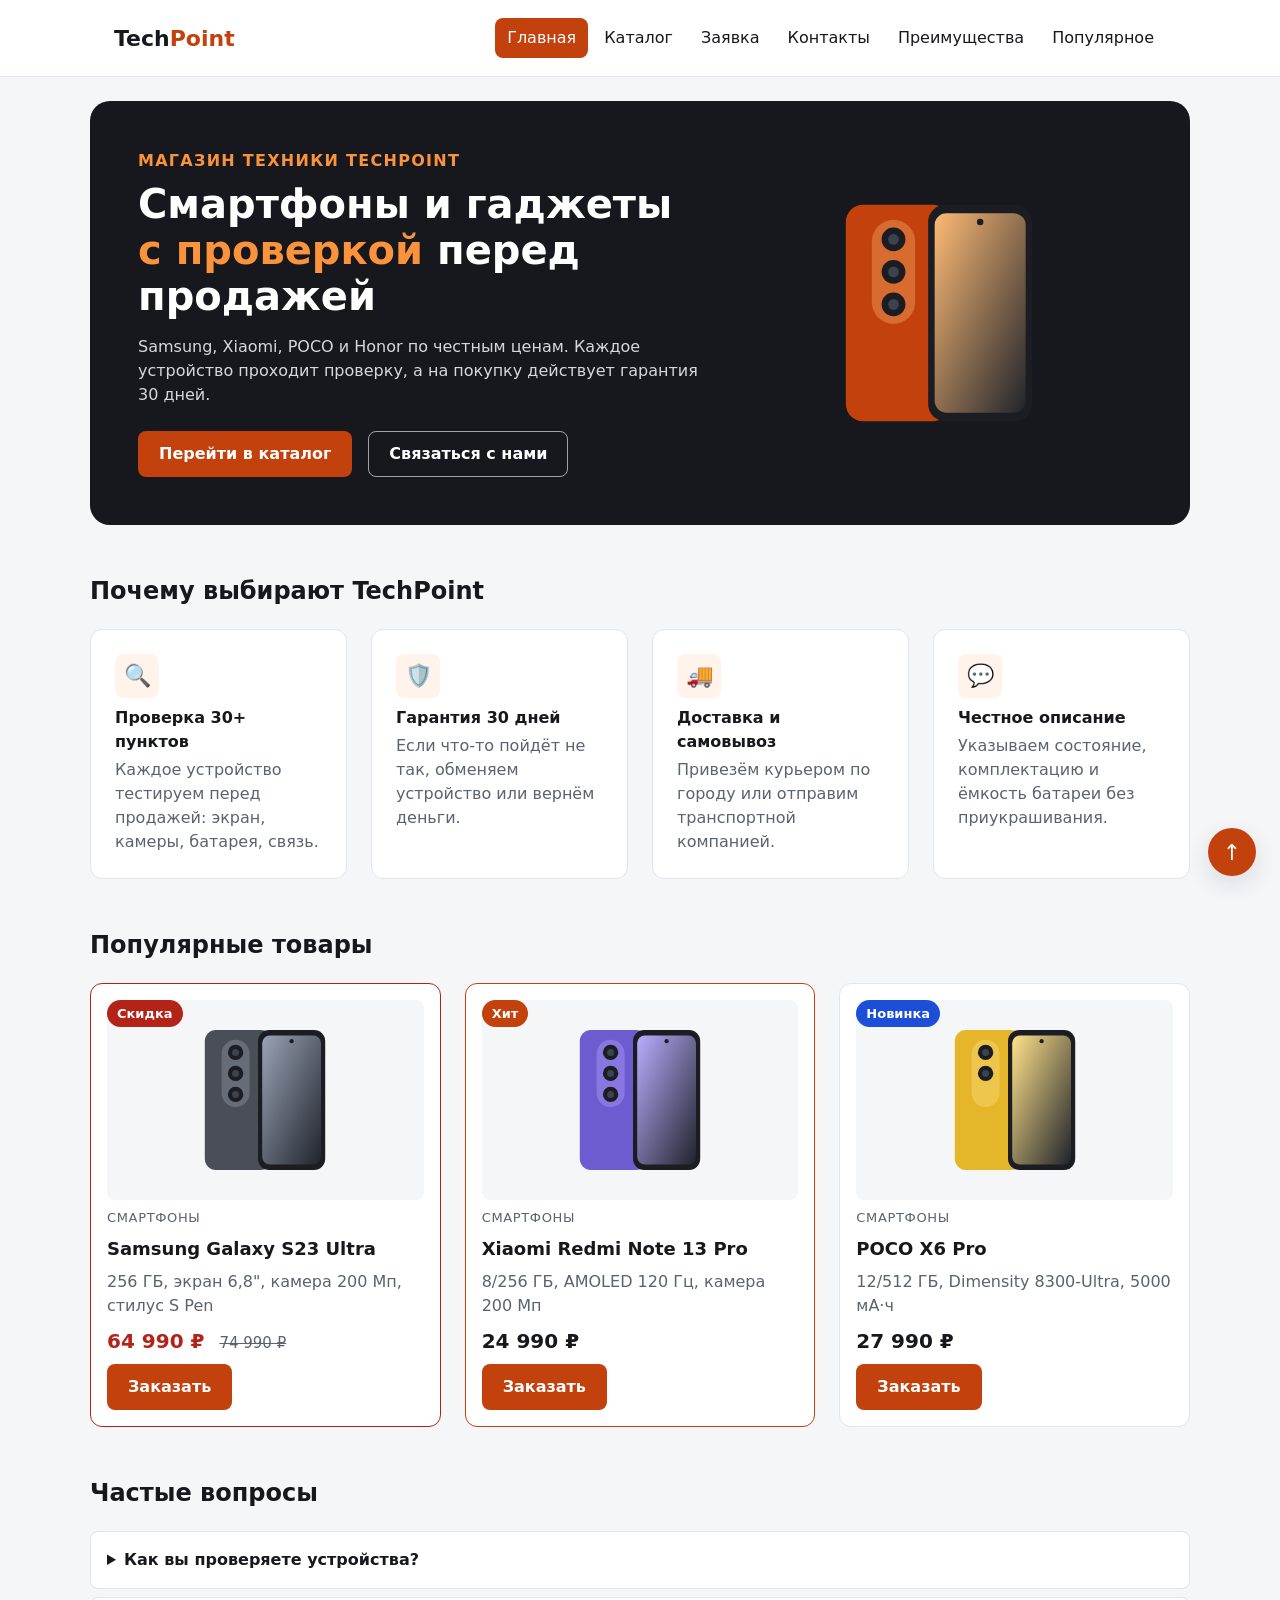
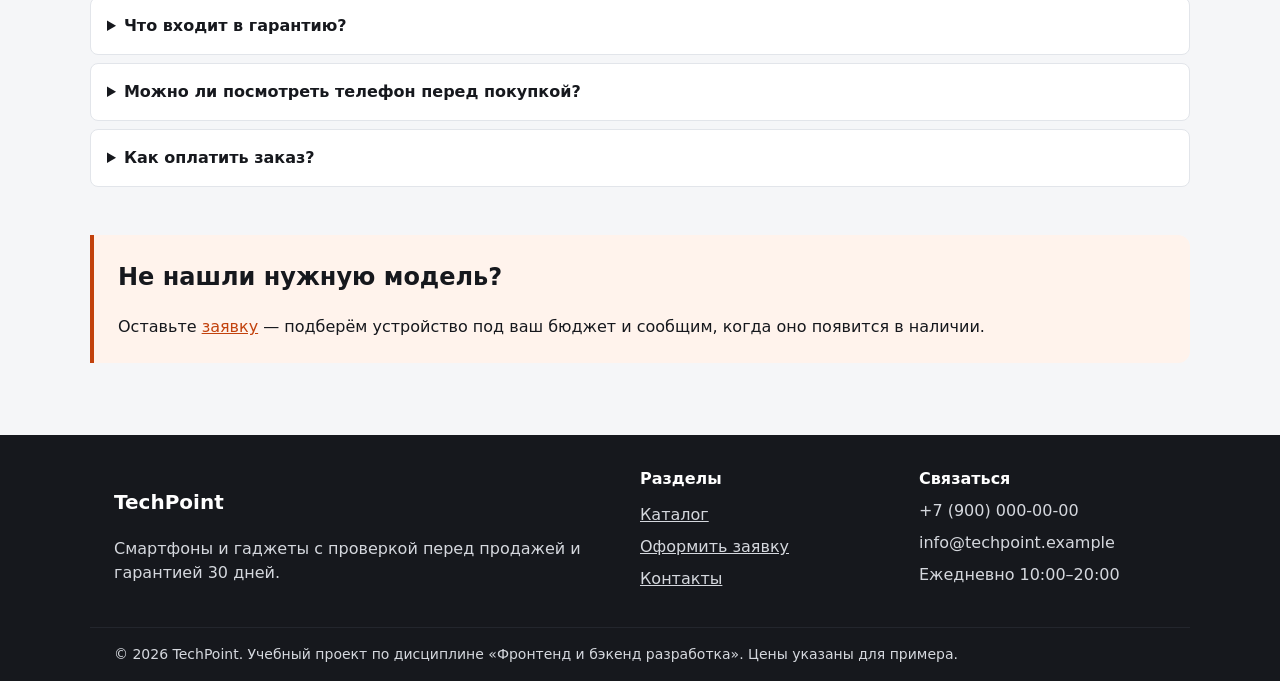
==== commit 548bb3db: "fix: prepare HTML CSS project for submission" ====
--- a/index.html
+++ b/index.html
@@ -3,154 +3,200 @@
 <head>
   <meta charset="UTF-8">
   <meta name="viewport" content="width=device-width, initial-scale=1.0">
-  <meta name="description" content="Главная страница учебного интернет-магазина: популярные товары, преимущества и форма заявки.">
-  <title>Главная — Учебный интернет-магазин</title>
+  <meta name="description" content="TechPoint — смартфоны и гаджеты с проверкой перед продажей и гарантией 30 дней.">
+  <title>Главная — TechPoint, смартфоны и гаджеты</title>
   <link rel="stylesheet" href="css/style.css">
   <script src="js/main.js" defer></script>
 </head>
 <body>
+  <a class="skip-link" href="#main">Перейти к содержимому</a>
+
   <header class="site-header">
     <div class="site-header__inner">
-      <a class="site-header__logo" href="index.html">ShopProject</a>
+      <a class="site-header__logo" href="index.html">Tech<span class="site-header__logo-accent">Point</span></a>
       <nav class="site-nav" aria-label="Основная навигация">
         <ul class="site-nav__list">
-          <li class="site-nav__item"><a class="site-nav__link site-nav__link--active" href="index.html">Главная</a></li>
+          <li class="site-nav__item"><a class="site-nav__link site-nav__link--active" href="index.html" aria-current="page">Главная</a></li>
           <li class="site-nav__item"><a class="site-nav__link" href="catalog.html">Каталог</a></li>
+          <li class="site-nav__item"><a class="site-nav__link" href="order.html">Заявка</a></li>
           <li class="site-nav__item"><a class="site-nav__link" href="contacts.html">Контакты</a></li>
           <li class="site-nav__item"><a class="site-nav__link" href="index.html#advantages">Преимущества</a></li>
-          <li class="site-nav__item"><a class="site-nav__link" href="index.html#popular">Популярные товары</a></li>
-          <li class="site-nav__item"><a class="site-nav__link" href="index.html#contacts">Обратная связь</a></li>
+          <li class="site-nav__item"><a class="site-nav__link" href="index.html#popular">Популярное</a></li>
         </ul>
       </nav>
     </div>
   </header>
 
-  <main>
+  <main class="page-main" id="main">
     <section class="hero">
-      <h1 class="hero__title">Учебный интернет-магазин</h1>
-      <p class="hero__text">
-        Это стартовая страница учебного frontend-проекта.
-        В дальнейшем на её основе будет разработан многостраничный сайт
-        интернет-магазина или каталога услуг.
-      </p>
-      <a class="button button--primary" href="#popular">Перейти к товарам</a>
+      <div class="hero__content">
+        <p class="hero__label">Магазин техники TechPoint</p>
+        <h1 class="hero__title">Смартфоны и гаджеты <span class="hero__accent">с проверкой</span> перед продажей</h1>
+        <p class="hero__text">
+          Samsung, Xiaomi, POCO и Honor по честным ценам. Каждое устройство проходит
+          проверку, а на покупку действует гарантия 30 дней.
+        </p>
+        <div class="hero__actions">
+          <a class="button button--primary" href="catalog.html">Перейти в каталог</a>
+          <a class="button button--ghost" href="#contacts">Связаться с нами</a>
+        </div>
+      </div>
+      <img class="hero__image" src="images/phone-hero.svg" alt="Иллюстрация смартфона" width="260" height="260">
     </section>
 
     <section class="section" id="advantages">
-      <h2 class="section__title">Преимущества проекта</h2>
+      <h2 class="section__title">Почему выбирают TechPoint</h2>
       <ul class="advantages-list">
-        <li class="advantages-list__item">понятная HTML-структура;</li>
-        <li class="advantages-list__item">семантические блоки страницы;</li>
-        <li class="advantages-list__item">подключение внешнего CSS-файла;</li>
-        <li class="advantages-list__item">подготовка к разработке многостраничного сайта.</li>
+        <li class="advantages-list__item">
+          <span class="advantages-list__icon" aria-hidden="true">🔍</span>
+          <strong class="advantages-list__title">Проверка 30+ пунктов</strong>
+          <p class="advantages-list__text">Каждое устройство тестируем перед продажей: экран, камеры, батарея, связь.</p>
+        </li>
+        <li class="advantages-list__item">
+          <span class="advantages-list__icon" aria-hidden="true">🛡️</span>
+          <strong class="advantages-list__title">Гарантия 30 дней</strong>
+          <p class="advantages-list__text">Если что-то пойдёт не так, обменяем устройство или вернём деньги.</p>
+        </li>
+        <li class="advantages-list__item">
+          <span class="advantages-list__icon" aria-hidden="true">🚚</span>
+          <strong class="advantages-list__title">Доставка и самовывоз</strong>
+          <p class="advantages-list__text">Привезём курьером по городу или отправим транспортной компанией.</p>
+        </li>
+        <li class="advantages-list__item">
+          <span class="advantages-list__icon" aria-hidden="true">💬</span>
+          <strong class="advantages-list__title">Честное описание</strong>
+          <p class="advantages-list__text">Указываем состояние, комплектацию и ёмкость батареи без приукрашивания.</p>
+        </li>
       </ul>
     </section>
 
     <section class="section" id="popular">
       <h2 class="section__title">Популярные товары</h2>
-
       <div class="products-grid">
+        <article class="product-card product-card--discount">
+          <span class="badge badge--sale product-card__badge">Скидка</span>
+          <img class="product-card__image" src="images/phone-graphite.svg" alt="Смартфон Samsung Galaxy S23 Ultra, цвет графит" width="240" height="200">
+          <p class="product-card__category">Смартфоны</p>
+          <h3 class="product-card__title"><a class="product-card__link" href="product.html">Samsung Galaxy S23 Ultra</a></h3>
+          <p class="product-card__description">256 ГБ, экран 6,8", камера 200 Мп, стилус S Pen</p>
+          <p class="product-card__price">64 990 ₽ <s class="product-card__old-price">74 990 ₽</s></p>
+          <button class="button button--primary product-card__button" type="button" data-product="Samsung Galaxy S23 Ultra">
+            Заказать
+          </button>
+        </article>
         <article class="product-card product-card--featured">
-          <h3 class="product-card__title">Товар 1</h3>
-          <p class="product-card__description">Краткое описание учебного товара.</p>
-          <p class="product-card__price">Цена: 1000 руб.</p>
-          <button class="button button--primary product-card__button" type="button" data-product="Товар 1">
+          <span class="badge badge--hit product-card__badge">Хит</span>
+          <img class="product-card__image" src="images/phone-violet.svg" alt="Смартфон Xiaomi Redmi Note 13 Pro, фиолетовый" width="240" height="200">
+          <p class="product-card__category">Смартфоны</p>
+          <h3 class="product-card__title"><a class="product-card__link" href="product.html">Xiaomi Redmi Note 13 Pro</a></h3>
+          <p class="product-card__description">8/256 ГБ, AMOLED 120 Гц, камера 200 Мп</p>
+          <p class="product-card__price">24 990 ₽</p>
+          <button class="button button--primary product-card__button" type="button" data-product="Xiaomi Redmi Note 13 Pro">
             Заказать
           </button>
         </article>
         <article class="product-card">
-          <h3 class="product-card__title">Товар 2</h3>
-          <p class="product-card__description">Краткое описание учебного товара.</p>
-          <p class="product-card__price">Цена: 1500 руб.</p>
-          <button class="button button--primary product-card__button" type="button" data-product="Товар 2">
+          <span class="badge badge--new product-card__badge">Новинка</span>
+          <img class="product-card__image" src="images/phone-yellow.svg" alt="Смартфон POCO X6 Pro, жёлтый" width="240" height="200">
+          <p class="product-card__category">Смартфоны</p>
+          <h3 class="product-card__title"><a class="product-card__link" href="product.html">POCO X6 Pro</a></h3>
+          <p class="product-card__description">12/512 ГБ, Dimensity 8300-Ultra, 5000 мА·ч</p>
+          <p class="product-card__price">27 990 ₽</p>
+          <button class="button button--primary product-card__button" type="button" data-product="POCO X6 Pro">
             Заказать
           </button>
         </article>
-        <article class="product-card">
-          <h3 class="product-card__title">Товар 3</h3>
-          <p class="product-card__description">Краткое описание учебного товара.</p>
-          <p class="product-card__price">Цена: 2000 руб.</p>
-          <button class="button button--primary product-card__button" type="button" data-product="Товар 3">
-            Заказать
-          </button>
-        </article>
-      </div>
+      </div>
+    </section>
+
+    <section class="section faq" id="faq">
+      <h2 class="section__title">Частые вопросы</h2>
+      <details class="faq__item">
+        <summary class="faq__question">Как вы проверяете устройства?</summary>
+        <p class="faq__answer">Тестируем экран, сенсор, камеры, динамики, микрофоны, связь, Wi‑Fi, зарядку и состояние батареи. Результаты проверки сообщаем покупателю.</p>
+      </details>
+      <details class="faq__item">
+        <summary class="faq__question">Что входит в гарантию?</summary>
+        <p class="faq__answer">В течение 30 дней мы бесплатно обменяем устройство или вернём деньги, если обнаружится заводской дефект.</p>
+      </details>
+      <details class="faq__item">
+        <summary class="faq__question">Можно ли посмотреть телефон перед покупкой?</summary>
+        <p class="faq__answer">Да, оставьте заявку — менеджер согласует время встречи, и вы сможете проверить устройство лично.</p>
+      </details>
+      <details class="faq__item">
+        <summary class="faq__question">Как оплатить заказ?</summary>
+        <p class="faq__answer">Наличными или переводом при получении. Предоплата не требуется.</p>
+      </details>
     </section>
 
     <aside class="aside-info">
-      <h2 class="aside-info__title">Информация для студентов</h2>
+      <h2 class="aside-info__title">Не нашли нужную модель?</h2>
       <p class="aside-info__text">
-        На следующих практических занятиях этот проект будет расширяться:
-        появятся формы, модальное окно, дополнительные страницы, Flex/Grid,
-        БЭМ-структура и адаптивная версия сайта.
+        Оставьте <a href="order.html">заявку</a> — подберём устройство под ваш бюджет
+        и сообщим, когда оно появится в наличии.
       </p>
     </aside>
   </main>
 
   <footer class="site-footer" id="contacts">
-    <p class="site-footer__text">&copy; 2026 Учебный проект. Все права защищены.</p>
-    <p class="site-footer__text">Дисциплина: Фронтенд и бэкенд разработка</p>
+    <div class="site-footer__inner">
+      <div class="site-footer__column">
+        <p class="site-footer__logo">TechPoint</p>
+        <p class="site-footer__text">
+          Смартфоны и гаджеты с проверкой перед продажей и гарантией 30 дней.
+        </p>
+      </div>
+      <nav class="site-footer__column" aria-label="Навигация в подвале">
+        <h2 class="site-footer__title">Разделы</h2>
+        <ul class="site-footer__list">
+          <li><a class="site-footer__link" href="catalog.html">Каталог</a></li>
+          <li><a class="site-footer__link" href="order.html">Оформить заявку</a></li>
+          <li><a class="site-footer__link" href="contacts.html">Контакты</a></li>
+        </ul>
+      </nav>
+      <div class="site-footer__column">
+        <h2 class="site-footer__title">Связаться</h2>
+        <p class="site-footer__text">+7 (900) 000-00-00</p>
+        <p class="site-footer__text">info@techpoint.example</p>
+        <p class="site-footer__text">Ежедневно 10:00–20:00</p>
+      </div>
+    </div>
+    <p class="site-footer__bottom">
+      &copy; 2026 TechPoint. Учебный проект по дисциплине «Фронтенд и бэкенд разработка». Цены указаны для примера.
+    </p>
   </footer>
+
+  <a class="to-top" href="#" aria-label="Наверх">↑</a>
 
   <dialog class="order-dialog" id="order-dialog" aria-labelledby="order-dialog-title">
     <h2 class="order-dialog__title" id="order-dialog-title">Оформление заявки</h2>
+    <p class="order-dialog__product">Товар: <span class="order-dialog__product-name" id="dialog-product-name"></span></p>
     <form class="order-form" id="order-form" action="#" method="post" novalidate>
       <input id="selected-product" name="selected-product" type="hidden">
 
       <div class="order-form__field">
-        <label class="order-form__label" for="order-name">Имя</label>
-        <input
-          class="order-form__input"
-          id="order-name"
-          name="name"
-          type="text"
-          placeholder="Введите ваше имя"
-          minlength="2"
-          autocomplete="given-name"
-          required
-        >
-      </div>
-
-      <div class="order-form__field">
-        <label class="order-form__label" for="order-email">E-mail</label>
-        <input
-          class="order-form__input"
-          id="order-email"
-          name="email"
-          type="email"
-          placeholder="example@mail.ru"
-          autocomplete="email"
-          required
-        >
-      </div>
-
-      <div class="order-form__field">
-        <label class="order-form__label" for="order-phone">Телефон</label>
-        <input
-          class="order-form__input"
-          id="order-phone"
-          name="phone"
-          type="tel"
-          inputmode="tel"
-          placeholder="+7 (900) 000-00-00"
-          pattern="^\+7 \(\d{3}\) \d{3}-\d{2}-\d{2}$"
-          required
-        >
-        <small class="order-form__hint">Формат: +7 (900) 000-00-00</small>
-      </div>
-
-      <div class="order-form__field">
-        <label class="order-form__label" for="order-date">Дата связи</label>
-        <input
-          class="order-form__input"
-          id="order-date"
-          name="date"
-          type="date"
-        >
-      </div>
-
-      <div class="order-form__field">
-        <label class="order-form__label" for="order-topic">Тема заявки</label>
+        <label class="order-form__label" for="order-name">Имя <span class="order-form__required" aria-hidden="true">*</span></label>
+        <input class="order-form__input" id="order-name" name="name" type="text" placeholder="Введите ваше имя" minlength="2" autocomplete="given-name" required>
+      </div>
+
+      <div class="order-form__field">
+        <label class="order-form__label" for="order-email">E-mail <span class="order-form__required" aria-hidden="true">*</span></label>
+        <input class="order-form__input" id="order-email" name="email" type="email" placeholder="example@mail.ru" autocomplete="email" required>
+      </div>
+
+      <div class="order-form__field">
+        <label class="order-form__label" for="order-phone">Телефон <span class="order-form__required" aria-hidden="true">*</span></label>
+        <input class="order-form__input" id="order-phone" name="phone" type="tel" inputmode="tel" placeholder="+7 (900) 000-00-00" pattern="^\+7 \(\d{3}\) \d{3}-\d{2}-\d{2}$" aria-describedby="order-phone-hint" required>
+        <small class="order-form__hint" id="order-phone-hint">Формат: +7 (900) 000-00-00</small>
+      </div>
+
+      <div class="order-form__field">
+        <label class="order-form__label" for="order-date">Удобная дата связи</label>
+        <input class="order-form__input" id="order-date" name="date" type="date">
+      </div>
+
+      <div class="order-form__field">
+        <label class="order-form__label" for="order-topic">Тема заявки <span class="order-form__required" aria-hidden="true">*</span></label>
         <select class="order-form__select" id="order-topic" name="topic" required>
           <option value="">Выберите тему</option>
           <option value="product">Заказ товара</option>
@@ -161,25 +207,13 @@
 
       <div class="order-form__field">
         <label class="order-form__label" for="order-comment">Комментарий</label>
-        <textarea
-          class="order-form__textarea"
-          id="order-comment"
-          name="comment"
-          rows="4"
-          placeholder="Укажите дополнительную информацию"
-        ></textarea>
+        <textarea class="order-form__textarea" id="order-comment" name="comment" rows="3" placeholder="Цвет, объём памяти, удобное время"></textarea>
       </div>
 
       <div class="order-form__field order-form__field--checkbox">
         <label class="order-form__label">
-          <input
-            class="order-form__checkbox"
-            id="order-agreement"
-            name="agreement"
-            type="checkbox"
-            required
-          >
-          Я согласен на обработку данных
+          <input class="order-form__checkbox" id="order-agreement" name="agreement" type="checkbox" required>
+          Я согласен на обработку персональных данных
         </label>
       </div>
 
@@ -190,8 +224,8 @@
     </form>
   </dialog>
 
-  <p class="success-message" id="success-message" hidden>
-    Форма успешно отправлена!
+  <p class="success-message" id="success-message" role="status" hidden>
+    Заявка отправлена! Менеджер TechPoint свяжется с вами в ближайшее время.
   </p>
 </body>
 </html>
--- a/css/style.css
+++ b/css/style.css
@@ -4,16 +4,21 @@
 
 :root {
   --color-bg: #ffffff;
-  --color-text: #222222;
-  --color-muted: #666666;
-  --color-primary: #0057b8;
-  --color-primary-dark: #003f86;
-  --color-border: #dddddd;
-  --color-surface: #f7f7f7;
-  --color-surface-accent: #eef5ff;
-  --color-danger: #b00020;
-  --color-success: #168a2f;
-  --color-success-bg: #eefaf0;
+  --color-page: #f5f6f8;
+  --color-text: #16181d;
+  --color-muted: #5b6270;
+  --color-primary: #c2410c;
+  --color-primary-dark: #9a3412;
+  --color-primary-light: #fb923c;
+  --color-border: #e2e5ea;
+  --color-surface: #f5f6f8;
+  --color-surface-accent: #fff3ec;
+  --color-dark: #16181d;
+  --color-dark-soft: #23262d;
+  --color-danger: #b42318;
+  --color-new: #1d4ed8;
+  --color-success: #157f3b;
+  --color-success-bg: #ecfdf3;
   --color-white: #ffffff;
 
   --space-xs: 4px;
@@ -21,12 +26,18 @@
   --space-md: 16px;
   --space-lg: 24px;
   --space-xl: 32px;
-
-  --radius-sm: 6px;
-  --radius-md: 8px;
-  --radius-lg: 12px;
-
+  --space-2xl: 48px;
+
+  --radius-sm: 8px;
+  --radius-md: 12px;
+  --radius-lg: 20px;
+
+  --shadow-sm: 0 1px 3px rgba(22, 24, 29, 0.08);
+  --shadow-md: 0 8px 24px rgba(22, 24, 29, 0.12);
+
+  --font-main: system-ui, -apple-system, "Segoe UI", Roboto, Arial, sans-serif;
   --container-width: 1100px;
+  --header-height: 76px;
 }
 
 /* ===============================
@@ -43,14 +54,25 @@
 
 body {
   margin: 0;
-  font-family: Arial, sans-serif;
+  font-family: var(--font-main);
   line-height: 1.5;
   color: var(--color-text);
-  background-color: var(--color-bg);
-}
-
-main {
+  background-color: var(--color-page);
+}
+
+img {
+  max-width: 100%;
+  display: block;
+}
+
+.page-main {
   padding: var(--space-lg);
+}
+
+@media (prefers-reduced-motion: reduce) {
+  html {
+    scroll-behavior: auto;
+  }
 }
 
 /* ===============================
@@ -75,14 +97,37 @@
   outline-offset: 4px;
 }
 
+.page-main:target {
+  outline: none;
+}
+
+.skip-link {
+  position: absolute;
+  top: -100px;
+  left: var(--space-md);
+  z-index: 100;
+  padding: var(--space-sm) var(--space-md);
+  color: var(--color-white);
+  background-color: var(--color-dark);
+  border-radius: var(--radius-sm);
+}
+
+.skip-link:focus {
+  top: var(--space-md);
+  color: var(--color-white);
+}
+
 .button {
   display: inline-block;
-  padding: var(--space-sm) var(--space-md);
-  border: none;
+  padding: 10px 20px;
+  border: 1px solid transparent;
   border-radius: var(--radius-sm);
   font: inherit;
+  font-weight: 600;
   text-decoration: none;
+  text-align: center;
   cursor: pointer;
+  transition: background-color 0.2s, color 0.2s, border-color 0.2s;
 }
 
 .button--primary {
@@ -98,17 +143,32 @@
 .button--secondary {
   color: var(--color-primary);
   background-color: transparent;
-  border: 1px solid var(--color-primary);
+  border-color: var(--color-primary);
 }
 
 .button--secondary:hover {
   color: var(--color-white);
   background-color: var(--color-primary);
+}
+
+.button--ghost {
+  color: var(--color-white);
+  background-color: transparent;
+  border-color: rgba(255, 255, 255, 0.6);
+}
+
+.button--ghost:hover {
+  color: var(--color-dark);
+  background-color: var(--color-white);
 }
 
 .button:focus-visible {
   outline: 2px solid var(--color-primary);
   outline-offset: 3px;
+}
+
+.button--ghost:focus-visible {
+  outline-color: var(--color-white);
 }
 
 .button:disabled,
@@ -117,24 +177,57 @@
   cursor: not-allowed;
 }
 
+.badge {
+  display: inline-block;
+  padding: 4px 10px;
+  font-size: 13px;
+  font-weight: 700;
+  color: var(--color-white);
+  border-radius: 999px;
+}
+
+.badge--sale {
+  background-color: var(--color-danger);
+}
+
+.badge--hit {
+  background-color: var(--color-primary);
+}
+
+.badge--new {
+  background-color: var(--color-new);
+}
+
 /* ===============================
    4. Компоненты страницы
    =============================== */
 
 .site-header {
-  background-color: var(--color-surface);
+  background-color: var(--color-bg);
+  border-bottom: 1px solid var(--color-border);
 }
 
 .site-header__inner {
   max-width: var(--container-width);
+  min-height: var(--header-height);
   margin: 0 auto;
-  padding: var(--space-lg);
+  padding: var(--space-sm) var(--space-lg);
+  display: flex;
+  flex-wrap: wrap;
+  align-items: center;
+  justify-content: space-between;
+  gap: var(--space-md);
 }
 
 .site-header__logo {
-  font-weight: 700;
+  font-size: 22px;
+  font-weight: 800;
   color: var(--color-text);
   text-decoration: none;
+}
+
+.site-header__logo-accent {
+  color: var(--color-primary);
 }
 
 .site-nav__list {
@@ -142,23 +235,23 @@
   flex-wrap: wrap;
   justify-content: center;
   align-items: center;
-  gap: var(--space-md);
+  gap: var(--space-xs);
   padding: 0;
-  margin: var(--space-md) 0 0;
+  margin: 0;
   list-style: none;
 }
 
 .site-nav__link {
   display: inline-block;
-  padding: var(--space-sm) var(--space-md);
-  color: var(--color-primary);
+  padding: var(--space-sm) 12px;
+  color: var(--color-text);
   text-decoration: none;
   border-radius: var(--radius-sm);
 }
 
 .site-nav__link:hover {
-  color: var(--color-white);
-  background-color: var(--color-primary);
+  color: var(--color-primary);
+  background-color: var(--color-surface-accent);
 }
 
 .site-nav__link:focus-visible {
@@ -166,7 +259,8 @@
   outline-offset: 3px;
 }
 
-.site-nav__link--active {
+.site-nav__link--active,
+.site-nav__link--active:hover {
   color: var(--color-white);
   background-color: var(--color-primary);
 }
@@ -187,29 +281,109 @@
   color: var(--color-muted);
 }
 
+.breadcrumbs__link--middle::before {
+  content: "/";
+  display: inline-block;
+  margin: 0 6px 0 4px;
+  color: var(--color-muted);
+}
+
 .hero {
   max-width: var(--container-width);
-  margin: 0 auto var(--space-xl);
-  padding: var(--space-xl) var(--space-lg);
-  background-color: var(--color-surface-accent);
+  margin: 0 auto var(--space-2xl);
+  padding: var(--space-2xl);
+  display: grid;
+  grid-template-columns: 1.4fr 1fr;
+  align-items: center;
+  gap: var(--space-xl);
+  color: var(--color-white);
+  background-color: var(--color-dark);
   border-radius: var(--radius-lg);
 }
 
+.hero__label {
+  margin: 0 0 var(--space-sm);
+  font-weight: 700;
+  color: var(--color-primary-light);
+  text-transform: uppercase;
+  letter-spacing: 0.08em;
+}
+
 .hero__title {
-  margin-top: 0;
+  margin: 0 0 var(--space-md);
+  font-size: 40px;
+  line-height: 1.15;
+}
+
+.hero__accent {
+  color: var(--color-primary-light);
+}
+
+.hero__text {
+  margin: 0 0 var(--space-lg);
+  color: #d5d8de;
+}
+
+.hero__actions {
+  display: flex;
+  flex-wrap: wrap;
+  gap: var(--space-md);
+}
+
+.hero__image {
+  justify-self: center;
+  width: 260px;
 }
 
 .section {
   max-width: var(--container-width);
-  margin: 0 auto var(--space-xl);
+  margin: 0 auto var(--space-2xl);
+  scroll-margin-top: calc(var(--header-height) + var(--space-md));
 }
 
 .section__title {
   margin-top: 0;
 }
 
-.contacts-list {
-  padding-left: var(--space-lg);
+.section__text {
+  color: var(--color-muted);
+}
+
+.advantages-list {
+  display: grid;
+  grid-template-columns: repeat(4, 1fr);
+  gap: var(--space-lg);
+  padding: 0;
+  margin: 0;
+  list-style: none;
+}
+
+.advantages-list__item {
+  padding: var(--space-lg);
+  background-color: var(--color-bg);
+  border: 1px solid var(--color-border);
+  border-radius: var(--radius-md);
+}
+
+.advantages-list__icon {
+  display: inline-grid;
+  place-items: center;
+  width: 44px;
+  height: 44px;
+  margin-bottom: var(--space-sm);
+  font-size: 22px;
+  background-color: var(--color-surface-accent);
+  border-radius: var(--radius-sm);
+}
+
+.advantages-list__title {
+  display: block;
+  margin-bottom: var(--space-xs);
+}
+
+.advantages-list__text {
+  margin: 0;
+  color: var(--color-muted);
 }
 
 .products-grid {
@@ -219,6 +393,7 @@
 }
 
 .product-card {
+  position: relative;
   display: flex;
   flex-direction: column;
   gap: var(--space-sm);
@@ -226,10 +401,12 @@
   border: 1px solid var(--color-border);
   border-radius: var(--radius-md);
   background-color: var(--color-bg);
+  transition: border-color 0.2s, box-shadow 0.2s;
 }
 
 .product-card:hover {
   border-color: var(--color-primary);
+  box-shadow: var(--shadow-md);
 }
 
 .product-card--featured {
@@ -240,11 +417,45 @@
   border-color: var(--color-danger);
 }
 
+.product-card__badge {
+  position: absolute;
+  top: var(--space-md);
+  left: var(--space-md);
+  z-index: 1;
+}
+
+.product-card__image {
+  width: 100%;
+  height: 200px;
+  object-fit: contain;
+  padding: var(--space-md);
+  background-color: var(--color-surface);
+  border-radius: var(--radius-sm);
+}
+
+.product-card__category {
+  margin: 0;
+  font-size: 13px;
+  color: var(--color-muted);
+  text-transform: uppercase;
+  letter-spacing: 0.05em;
+}
+
 .product-card__title {
   margin: 0;
+  font-size: 18px;
   color: var(--color-text);
 }
 
+.product-card__link {
+  color: inherit;
+  text-decoration: none;
+}
+
+.product-card__link:hover {
+  color: var(--color-primary);
+}
+
 .product-card__description {
   margin: 0;
   color: var(--color-muted);
@@ -252,7 +463,15 @@
 
 .product-card__price {
   margin: 0;
+  font-size: 20px;
   font-weight: 700;
+}
+
+.product-card__old-price {
+  margin-left: var(--space-sm);
+  font-size: 15px;
+  font-weight: 400;
+  color: var(--color-muted);
 }
 
 .product-card--discount .product-card__price {
@@ -264,24 +483,58 @@
   align-self: flex-start;
 }
 
+.faq__item {
+  margin-bottom: var(--space-sm);
+  background-color: var(--color-bg);
+  border: 1px solid var(--color-border);
+  border-radius: var(--radius-sm);
+}
+
+.faq__question {
+  padding: var(--space-md);
+  font-weight: 600;
+  cursor: pointer;
+}
+
+.faq__question:hover {
+  color: var(--color-primary);
+}
+
+.faq__question:focus-visible {
+  outline: 2px solid var(--color-primary);
+  outline-offset: 2px;
+}
+
+.faq__answer {
+  margin: 0;
+  padding: 0 var(--space-md) var(--space-md);
+  color: var(--color-muted);
+}
+
 .aside-info {
   max-width: var(--container-width);
-  margin: 0 auto var(--space-xl);
-  padding: var(--space-md);
+  margin: 0 auto var(--space-2xl);
+  padding: var(--space-lg);
   border-left: 4px solid var(--color-primary);
-  background-color: var(--color-surface);
+  background-color: var(--color-surface-accent);
+  border-radius: 0 var(--radius-md) var(--radius-md) 0;
 }
 
 .aside-info__title {
   margin-top: 0;
 }
 
+.aside-info__text {
+  margin-bottom: 0;
+}
+
 .catalog-layout {
   max-width: var(--container-width);
-  margin: 0 auto var(--space-xl);
+  margin: 0 auto var(--space-2xl);
   display: grid;
   grid-template-columns: 260px 1fr;
   grid-template-areas: "filters products";
+  align-items: start;
   gap: var(--space-lg);
 }
 
@@ -290,7 +543,7 @@
   padding: var(--space-md);
   border: 1px solid var(--color-border);
   border-radius: var(--radius-md);
-  background-color: var(--color-surface);
+  background-color: var(--color-bg);
 }
 
 .catalog-filters__title {
@@ -301,8 +554,22 @@
   grid-area: products;
 }
 
+.catalog-products__header {
+  display: flex;
+  flex-wrap: wrap;
+  align-items: baseline;
+  justify-content: space-between;
+  gap: var(--space-sm);
+  margin-bottom: var(--space-md);
+}
+
 .catalog-products__title {
-  margin-top: 0;
+  margin: 0;
+}
+
+.catalog-products__count {
+  margin: 0;
+  color: var(--color-muted);
 }
 
 .filters-form {
@@ -339,18 +606,259 @@
   border-color: var(--color-primary);
 }
 
-.filters-form__input:focus-visible {
+.filters-form__input:focus-visible,
+.filters-form__checkbox:focus-visible {
   outline: 2px solid var(--color-primary);
   outline-offset: 3px;
 }
 
+.filters-form__checkbox {
+  accent-color: var(--color-primary);
+}
+
+.product-page {
+  max-width: var(--container-width);
+  margin: 0 auto var(--space-2xl);
+  display: grid;
+  grid-template-columns: 1fr 1fr;
+  gap: var(--space-xl);
+}
+
+.product-page__gallery {
+  position: relative;
+  padding: var(--space-xl);
+  background-color: var(--color-bg);
+  border: 1px solid var(--color-border);
+  border-radius: var(--radius-lg);
+}
+
+.product-page__badge {
+  position: absolute;
+  top: var(--space-md);
+  left: var(--space-md);
+}
+
+.product-page__image {
+  width: 100%;
+  max-width: 360px;
+  margin: 0 auto;
+}
+
+.product-page__category {
+  margin: 0 0 var(--space-xs);
+  font-size: 13px;
+  color: var(--color-muted);
+  text-transform: uppercase;
+  letter-spacing: 0.05em;
+}
+
+.product-page__title {
+  margin: 0 0 var(--space-sm);
+  font-size: 32px;
+  line-height: 1.2;
+}
+
+.product-page__stock {
+  margin: 0 0 var(--space-md);
+  font-weight: 600;
+  color: var(--color-success);
+}
+
+.product-page__price {
+  margin: 0 0 var(--space-md);
+  font-size: 30px;
+  font-weight: 800;
+  color: var(--color-danger);
+}
+
+.product-page__old-price {
+  margin-left: var(--space-sm);
+  font-size: 18px;
+  font-weight: 400;
+  color: var(--color-muted);
+}
+
+.product-page__features {
+  margin: 0 0 var(--space-lg);
+  padding-left: var(--space-lg);
+}
+
+.product-page__actions {
+  display: flex;
+  flex-wrap: wrap;
+  gap: var(--space-md);
+}
+
+.product-table {
+  width: 100%;
+  border-collapse: collapse;
+  background-color: var(--color-bg);
+  border: 1px solid var(--color-border);
+}
+
+.product-table__caption {
+  margin-bottom: var(--space-sm);
+  font-weight: 700;
+  text-align: left;
+}
+
+.product-table__head-cell {
+  padding: 12px var(--space-md);
+  text-align: left;
+  color: var(--color-white);
+  background-color: var(--color-dark);
+}
+
+.product-table__cell {
+  padding: 12px var(--space-md);
+  border-top: 1px solid var(--color-border);
+}
+
+.product-table__row:nth-child(even) {
+  background-color: var(--color-surface);
+}
+
+.product-table__row:hover {
+  background-color: var(--color-surface-accent);
+}
+
+.check-list {
+  display: grid;
+  grid-template-columns: repeat(2, 1fr);
+  gap: var(--space-sm) var(--space-lg);
+  padding: 0;
+  list-style: none;
+}
+
+.check-list__item::before {
+  content: "✓ ";
+  font-weight: 700;
+  color: var(--color-success);
+}
+
+.order-layout {
+  max-width: var(--container-width);
+  margin: 0 auto var(--space-2xl);
+  display: grid;
+  grid-template-columns: 1fr 320px;
+  align-items: start;
+  gap: var(--space-xl);
+}
+
+.order-steps {
+  padding: var(--space-lg);
+  background-color: var(--color-surface-accent);
+  border-radius: var(--radius-md);
+}
+
+.order-steps__title {
+  margin-top: 0;
+}
+
+.order-steps__list {
+  margin: 0;
+  padding-left: var(--space-lg);
+}
+
+.order-steps__item {
+  margin-bottom: var(--space-sm);
+}
+
+.contacts-layout {
+  max-width: var(--container-width);
+  margin: 0 auto var(--space-2xl);
+  display: grid;
+  grid-template-columns: repeat(2, 1fr);
+  gap: var(--space-lg);
+}
+
+.contacts-card {
+  padding: var(--space-lg);
+  background-color: var(--color-bg);
+  border: 1px solid var(--color-border);
+  border-radius: var(--radius-md);
+}
+
+.contacts-card__title {
+  margin-top: 0;
+}
+
+.contacts-card__text {
+  color: var(--color-muted);
+}
+
+.contacts-list {
+  margin: 0;
+  padding: 0;
+  list-style: none;
+}
+
+.contacts-list__item {
+  margin-bottom: var(--space-sm);
+}
+
+.contacts-list__label {
+  display: block;
+  font-size: 13px;
+  color: var(--color-muted);
+}
+
 .site-footer {
-  padding: var(--space-lg);
-  background-color: var(--color-surface);
+  color: #d5d8de;
+  background-color: var(--color-dark);
+  scroll-margin-top: var(--header-height);
+}
+
+.site-footer__inner {
+  max-width: var(--container-width);
+  margin: 0 auto;
+  padding: var(--space-xl) var(--space-lg);
+  display: grid;
+  grid-template-columns: 2fr 1fr 1fr;
+  gap: var(--space-xl);
+}
+
+.site-footer__logo {
+  font-size: 20px;
+  font-weight: 800;
+  color: var(--color-white);
+}
+
+.site-footer__title {
+  margin: 0 0 var(--space-sm);
+  font-size: 16px;
+  color: var(--color-white);
 }
 
 .site-footer__text {
   margin: 0 0 var(--space-sm);
+}
+
+.site-footer__list {
+  margin: 0;
+  padding: 0;
+  list-style: none;
+}
+
+.site-footer__link {
+  color: #d5d8de;
+  line-height: 2;
+}
+
+.site-footer__link:hover {
+  color: var(--color-primary-light);
+}
+
+.site-footer__link:focus-visible {
+  outline-color: var(--color-primary-light);
+}
+
+.site-footer__bottom {
+  max-width: var(--container-width);
+  margin: 0 auto;
+  padding: var(--space-md) var(--space-lg);
+  font-size: 14px;
+  border-top: 1px solid var(--color-dark-soft);
 }
 
 /* ===============================
@@ -362,14 +870,33 @@
   padding: var(--space-lg);
   border: none;
   border-radius: var(--radius-lg);
+  box-shadow: var(--shadow-md);
 }
 
 .order-dialog::backdrop {
-  background-color: rgba(0, 0, 0, 0.5);
+  background-color: rgba(22, 24, 29, 0.6);
 }
 
 .order-dialog__title {
   margin-top: 0;
+  margin-bottom: var(--space-xs);
+}
+
+.order-dialog__product {
+  margin: 0 0 var(--space-lg);
+  color: var(--color-muted);
+}
+
+.order-dialog__product-name {
+  font-weight: 700;
+  color: var(--color-text);
+}
+
+.order-form--page {
+  padding: var(--space-xl);
+  background-color: var(--color-bg);
+  border: 1px solid var(--color-border);
+  border-radius: var(--radius-md);
 }
 
 .order-form__field {
@@ -379,6 +906,11 @@
 .order-form__label {
   display: block;
   margin-bottom: var(--space-xs);
+  font-weight: 600;
+}
+
+.order-form__required {
+  color: var(--color-danger);
 }
 
 .order-form__input,
@@ -386,9 +918,10 @@
 .order-form__textarea {
   width: 100%;
   padding: 10px 12px;
-  border: 1px solid var(--color-border);
+  border: 1px solid #c9ced6;
   border-radius: var(--radius-sm);
   font: inherit;
+  background-color: var(--color-bg);
 }
 
 .order-form__input:hover,
@@ -400,7 +933,8 @@
 .order-form__input:focus-visible,
 .order-form__select:focus-visible,
 .order-form__textarea:focus-visible,
-.order-form__checkbox:focus-visible {
+.order-form__checkbox:focus-visible,
+.order-form__radio:focus-visible {
   outline: 2px solid var(--color-primary);
   outline-offset: 3px;
 }
@@ -409,10 +943,16 @@
 .order-form__select[aria-invalid="true"],
 .order-form__textarea[aria-invalid="true"] {
   border-color: var(--color-danger);
+  background-color: #fff5f4;
 }
 
 .order-form__checkbox[aria-invalid="true"] {
   outline: 2px solid var(--color-danger);
+}
+
+.order-form__checkbox,
+.order-form__radio {
+  accent-color: var(--color-primary);
 }
 
 .order-form__hint {
@@ -421,16 +961,89 @@
   color: var(--color-muted);
 }
 
+.order-form__fieldset {
+  margin: 0 0 var(--space-md);
+  padding: var(--space-md);
+  border: 1px solid var(--color-border);
+  border-radius: var(--radius-sm);
+}
+
+.order-form__legend {
+  font-weight: 600;
+}
+
+.order-form__option {
+  display: block;
+  margin-bottom: var(--space-xs);
+  font-weight: 400;
+}
+
+.order-form__field--checkbox .order-form__label {
+  font-weight: 400;
+}
+
 .order-form__actions {
   display: flex;
+  flex-wrap: wrap;
   gap: var(--space-md);
   margin-top: var(--space-lg);
 }
 
 .success-message {
-  max-width: var(--container-width);
-  margin: var(--space-lg) auto;
-  padding: var(--space-md);
+  position: fixed;
+  left: 50%;
+  bottom: var(--space-lg);
+  z-index: 30;
+  width: min(100% - 32px, 480px);
+  margin: 0;
+  padding: var(--space-md) var(--space-lg);
+  color: var(--color-success);
+  font-weight: 600;
+  background-color: var(--color-success-bg);
   border-left: 4px solid var(--color-success);
-  background-color: var(--color-success-bg);
-}
+  border-radius: var(--radius-sm);
+  box-shadow: var(--shadow-md);
+  transform: translateX(-50%);
+}
+
+/* ===============================
+   6. Позиционирование
+   =============================== */
+
+.site-header {
+  position: sticky;
+  top: 0;
+  z-index: 10;
+}
+
+.catalog-filters {
+  position: sticky;
+  top: calc(var(--header-height) + var(--space-md));
+}
+
+.to-top {
+  position: fixed;
+  right: var(--space-lg);
+  bottom: var(--space-lg);
+  z-index: 20;
+  display: grid;
+  place-items: center;
+  width: 48px;
+  height: 48px;
+  font-size: 22px;
+  color: var(--color-white);
+  text-decoration: none;
+  background-color: var(--color-primary);
+  border-radius: 50%;
+  box-shadow: var(--shadow-md);
+}
+
+.to-top:hover {
+  color: var(--color-white);
+  background-color: var(--color-primary-dark);
+}
+
+.to-top:focus-visible {
+  outline: 3px solid var(--color-dark);
+  outline-offset: 3px;
+}
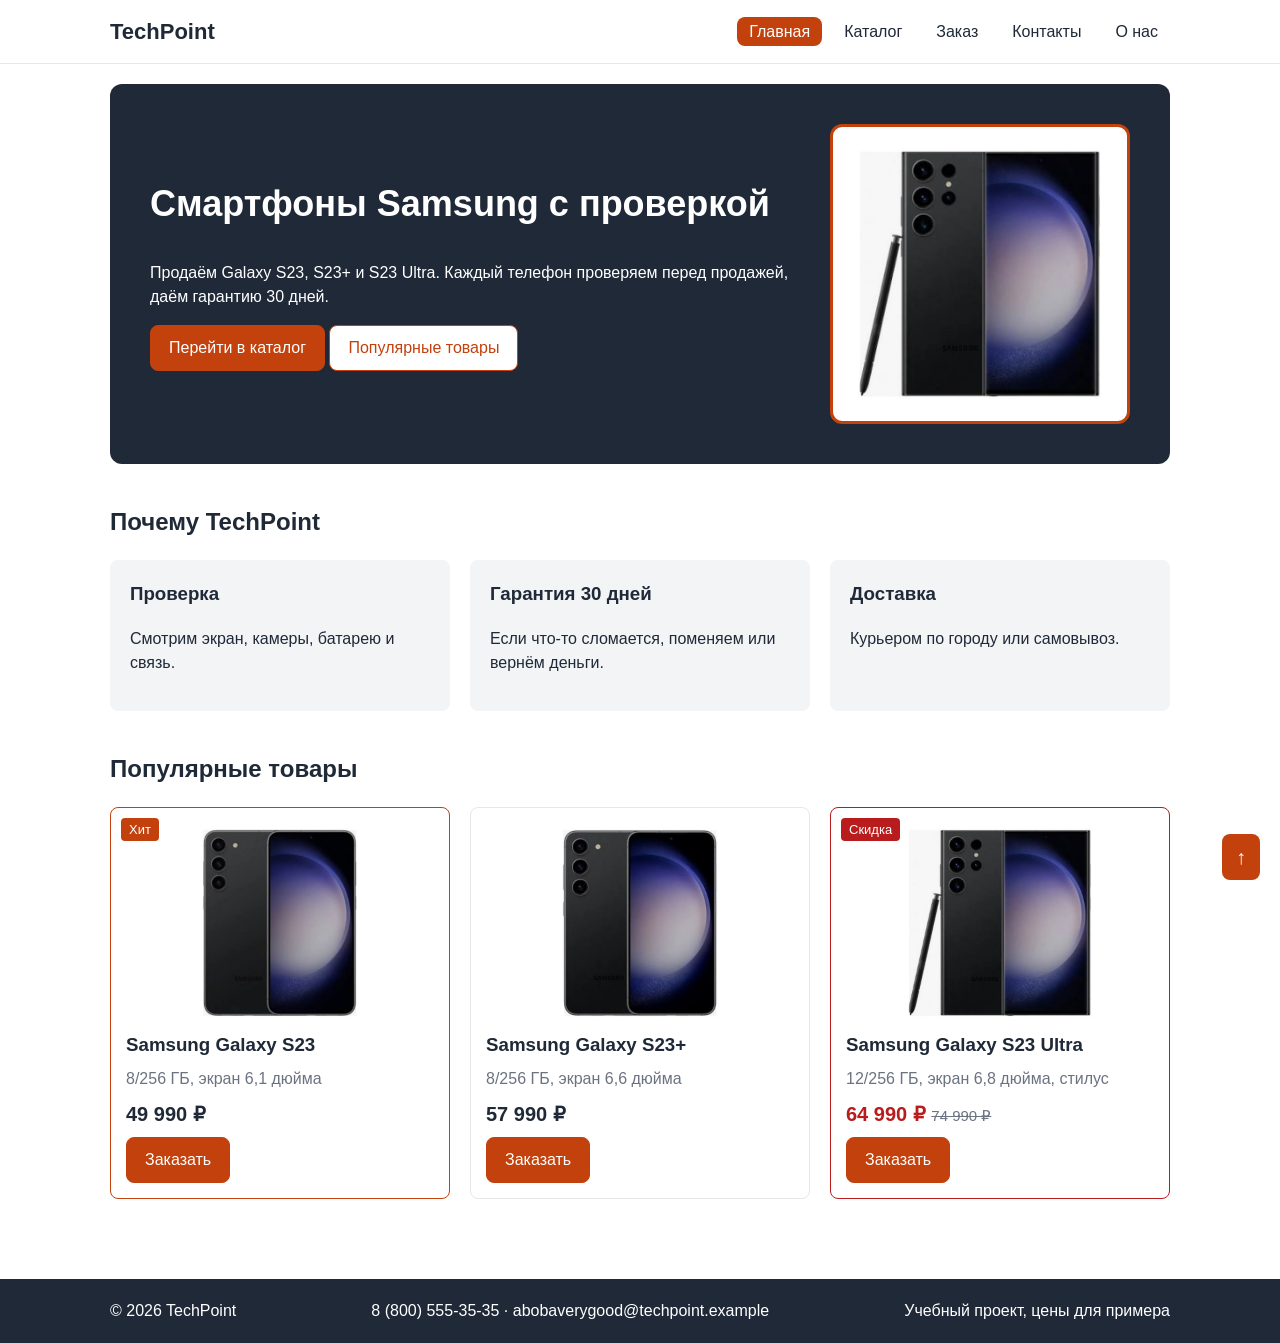
==== commit ea098b38: "refactor: simplify pages and styles" ====
--- a/index.html
+++ b/index.html
@@ -3,229 +3,130 @@
 <head>
   <meta charset="UTF-8">
   <meta name="viewport" content="width=device-width, initial-scale=1.0">
-  <meta name="description" content="TechPoint — смартфоны и гаджеты с проверкой перед продажей и гарантией 30 дней.">
-  <title>Главная — TechPoint, смартфоны и гаджеты</title>
+  <meta name="description" content="Магазин смартфонов Samsung Galaxy S23 с проверкой и гарантией.">
+  <title>TechPoint — смартфоны Samsung</title>
   <link rel="stylesheet" href="css/style.css">
   <script src="js/main.js" defer></script>
 </head>
 <body>
-  <a class="skip-link" href="#main">Перейти к содержимому</a>
-
-  <header class="site-header">
-    <div class="site-header__inner">
-      <a class="site-header__logo" href="index.html">Tech<span class="site-header__logo-accent">Point</span></a>
-      <nav class="site-nav" aria-label="Основная навигация">
-        <ul class="site-nav__list">
-          <li class="site-nav__item"><a class="site-nav__link site-nav__link--active" href="index.html" aria-current="page">Главная</a></li>
-          <li class="site-nav__item"><a class="site-nav__link" href="catalog.html">Каталог</a></li>
-          <li class="site-nav__item"><a class="site-nav__link" href="order.html">Заявка</a></li>
-          <li class="site-nav__item"><a class="site-nav__link" href="contacts.html">Контакты</a></li>
-          <li class="site-nav__item"><a class="site-nav__link" href="index.html#advantages">Преимущества</a></li>
-          <li class="site-nav__item"><a class="site-nav__link" href="index.html#popular">Популярное</a></li>
+  <header class="header">
+    <div class="container header__inner">
+      <a class="logo" href="index.html">TechPoint</a>
+      <nav class="nav" aria-label="Основная навигация">
+        <ul class="nav__list">
+          <li><a class="nav__link nav__link--active" href="index.html">Главная</a></li>
+          <li><a class="nav__link" href="catalog.html">Каталог</a></li>
+          <li><a class="nav__link" href="order.html">Заказ</a></li>
+          <li><a class="nav__link" href="contacts.html">Контакты</a></li>
+          <li><a class="nav__link" href="index.html#advantages">О нас</a></li>
         </ul>
       </nav>
     </div>
   </header>
 
-  <main class="page-main" id="main">
+  <main class="container page">
     <section class="hero">
-      <div class="hero__content">
-        <p class="hero__label">Магазин техники TechPoint</p>
-        <h1 class="hero__title">Смартфоны и гаджеты <span class="hero__accent">с проверкой</span> перед продажей</h1>
-        <p class="hero__text">
-          Samsung, Xiaomi, POCO и Honor по честным ценам. Каждое устройство проходит
-          проверку, а на покупку действует гарантия 30 дней.
-        </p>
-        <div class="hero__actions">
-          <a class="button button--primary" href="catalog.html">Перейти в каталог</a>
-          <a class="button button--ghost" href="#contacts">Связаться с нами</a>
-        </div>
+      <div>
+        <h1>Смартфоны Samsung с проверкой</h1>
+        <p>Продаём Galaxy S23, S23+ и S23 Ultra. Каждый телефон проверяем перед продажей, даём гарантию 30 дней.</p>
+        <a class="btn" href="catalog.html">Перейти в каталог</a>
+        <a class="btn btn--outline" href="#popular">Популярные товары</a>
       </div>
-      <img class="hero__image" src="images/phone-hero.svg" alt="Иллюстрация смартфона" width="260" height="260">
+      <img class="hero__img" src="images/samsung-s23-ultra.jpg" alt="Samsung Galaxy S23 Ultra">
     </section>
 
     <section class="section" id="advantages">
-      <h2 class="section__title">Почему выбирают TechPoint</h2>
-      <ul class="advantages-list">
-        <li class="advantages-list__item">
-          <span class="advantages-list__icon" aria-hidden="true">🔍</span>
-          <strong class="advantages-list__title">Проверка 30+ пунктов</strong>
-          <p class="advantages-list__text">Каждое устройство тестируем перед продажей: экран, камеры, батарея, связь.</p>
+      <h2>Почему TechPoint</h2>
+      <ul class="advantages">
+        <li class="advantages__item">
+          <h3>Проверка</h3>
+          <p>Смотрим экран, камеры, батарею и связь.</p>
         </li>
-        <li class="advantages-list__item">
-          <span class="advantages-list__icon" aria-hidden="true">🛡️</span>
-          <strong class="advantages-list__title">Гарантия 30 дней</strong>
-          <p class="advantages-list__text">Если что-то пойдёт не так, обменяем устройство или вернём деньги.</p>
+        <li class="advantages__item">
+          <h3>Гарантия 30 дней</h3>
+          <p>Если что-то сломается, поменяем или вернём деньги.</p>
         </li>
-        <li class="advantages-list__item">
-          <span class="advantages-list__icon" aria-hidden="true">🚚</span>
-          <strong class="advantages-list__title">Доставка и самовывоз</strong>
-          <p class="advantages-list__text">Привезём курьером по городу или отправим транспортной компанией.</p>
-        </li>
-        <li class="advantages-list__item">
-          <span class="advantages-list__icon" aria-hidden="true">💬</span>
-          <strong class="advantages-list__title">Честное описание</strong>
-          <p class="advantages-list__text">Указываем состояние, комплектацию и ёмкость батареи без приукрашивания.</p>
+        <li class="advantages__item">
+          <h3>Доставка</h3>
+          <p>Курьером по городу или самовывоз.</p>
         </li>
       </ul>
     </section>
 
     <section class="section" id="popular">
-      <h2 class="section__title">Популярные товары</h2>
-      <div class="products-grid">
-        <article class="product-card product-card--discount">
-          <span class="badge badge--sale product-card__badge">Скидка</span>
-          <img class="product-card__image" src="images/phone-graphite.svg" alt="Смартфон Samsung Galaxy S23 Ultra, цвет графит" width="240" height="200">
-          <p class="product-card__category">Смартфоны</p>
-          <h3 class="product-card__title"><a class="product-card__link" href="product.html">Samsung Galaxy S23 Ultra</a></h3>
-          <p class="product-card__description">256 ГБ, экран 6,8", камера 200 Мп, стилус S Pen</p>
-          <p class="product-card__price">64 990 ₽ <s class="product-card__old-price">74 990 ₽</s></p>
-          <button class="button button--primary product-card__button" type="button" data-product="Samsung Galaxy S23 Ultra">
-            Заказать
-          </button>
+      <h2>Популярные товары</h2>
+      <div class="cards">
+        <article class="card card--hit">
+          <span class="card__badge">Хит</span>
+          <img class="card__img" src="images/samsung-s23.jpg" alt="Samsung Galaxy S23">
+          <h3 class="card__title">Samsung Galaxy S23</h3>
+          <p class="card__text">8/256 ГБ, экран 6,1 дюйма</p>
+          <p class="card__price">49 990 ₽</p>
+          <button class="btn" type="button" data-product="Samsung Galaxy S23">Заказать</button>
         </article>
-        <article class="product-card product-card--featured">
-          <span class="badge badge--hit product-card__badge">Хит</span>
-          <img class="product-card__image" src="images/phone-violet.svg" alt="Смартфон Xiaomi Redmi Note 13 Pro, фиолетовый" width="240" height="200">
-          <p class="product-card__category">Смартфоны</p>
-          <h3 class="product-card__title"><a class="product-card__link" href="product.html">Xiaomi Redmi Note 13 Pro</a></h3>
-          <p class="product-card__description">8/256 ГБ, AMOLED 120 Гц, камера 200 Мп</p>
-          <p class="product-card__price">24 990 ₽</p>
-          <button class="button button--primary product-card__button" type="button" data-product="Xiaomi Redmi Note 13 Pro">
-            Заказать
-          </button>
+        <article class="card">
+          <img class="card__img" src="images/samsung-s23-plus.jpg" alt="Samsung Galaxy S23+">
+          <h3 class="card__title">Samsung Galaxy S23+</h3>
+          <p class="card__text">8/256 ГБ, экран 6,6 дюйма</p>
+          <p class="card__price">57 990 ₽</p>
+          <button class="btn" type="button" data-product="Samsung Galaxy S23+">Заказать</button>
         </article>
-        <article class="product-card">
-          <span class="badge badge--new product-card__badge">Новинка</span>
-          <img class="product-card__image" src="images/phone-yellow.svg" alt="Смартфон POCO X6 Pro, жёлтый" width="240" height="200">
-          <p class="product-card__category">Смартфоны</p>
-          <h3 class="product-card__title"><a class="product-card__link" href="product.html">POCO X6 Pro</a></h3>
-          <p class="product-card__description">12/512 ГБ, Dimensity 8300-Ultra, 5000 мА·ч</p>
-          <p class="product-card__price">27 990 ₽</p>
-          <button class="button button--primary product-card__button" type="button" data-product="POCO X6 Pro">
-            Заказать
-          </button>
+        <article class="card card--sale">
+          <span class="card__badge">Скидка</span>
+          <img class="card__img" src="images/samsung-s23-ultra.jpg" alt="Samsung Galaxy S23 Ultra">
+          <h3 class="card__title">Samsung Galaxy S23 Ultra</h3>
+          <p class="card__text">12/256 ГБ, экран 6,8 дюйма, стилус</p>
+          <p class="card__price">64 990 ₽ <s>74 990 ₽</s></p>
+          <button class="btn" type="button" data-product="Samsung Galaxy S23 Ultra">Заказать</button>
         </article>
       </div>
     </section>
-
-    <section class="section faq" id="faq">
-      <h2 class="section__title">Частые вопросы</h2>
-      <details class="faq__item">
-        <summary class="faq__question">Как вы проверяете устройства?</summary>
-        <p class="faq__answer">Тестируем экран, сенсор, камеры, динамики, микрофоны, связь, Wi‑Fi, зарядку и состояние батареи. Результаты проверки сообщаем покупателю.</p>
-      </details>
-      <details class="faq__item">
-        <summary class="faq__question">Что входит в гарантию?</summary>
-        <p class="faq__answer">В течение 30 дней мы бесплатно обменяем устройство или вернём деньги, если обнаружится заводской дефект.</p>
-      </details>
-      <details class="faq__item">
-        <summary class="faq__question">Можно ли посмотреть телефон перед покупкой?</summary>
-        <p class="faq__answer">Да, оставьте заявку — менеджер согласует время встречи, и вы сможете проверить устройство лично.</p>
-      </details>
-      <details class="faq__item">
-        <summary class="faq__question">Как оплатить заказ?</summary>
-        <p class="faq__answer">Наличными или переводом при получении. Предоплата не требуется.</p>
-      </details>
-    </section>
-
-    <aside class="aside-info">
-      <h2 class="aside-info__title">Не нашли нужную модель?</h2>
-      <p class="aside-info__text">
-        Оставьте <a href="order.html">заявку</a> — подберём устройство под ваш бюджет
-        и сообщим, когда оно появится в наличии.
-      </p>
-    </aside>
   </main>
 
-  <footer class="site-footer" id="contacts">
-    <div class="site-footer__inner">
-      <div class="site-footer__column">
-        <p class="site-footer__logo">TechPoint</p>
-        <p class="site-footer__text">
-          Смартфоны и гаджеты с проверкой перед продажей и гарантией 30 дней.
-        </p>
-      </div>
-      <nav class="site-footer__column" aria-label="Навигация в подвале">
-        <h2 class="site-footer__title">Разделы</h2>
-        <ul class="site-footer__list">
-          <li><a class="site-footer__link" href="catalog.html">Каталог</a></li>
-          <li><a class="site-footer__link" href="order.html">Оформить заявку</a></li>
-          <li><a class="site-footer__link" href="contacts.html">Контакты</a></li>
-        </ul>
-      </nav>
-      <div class="site-footer__column">
-        <h2 class="site-footer__title">Связаться</h2>
-        <p class="site-footer__text">+7 (900) 000-00-00</p>
-        <p class="site-footer__text">info@techpoint.example</p>
-        <p class="site-footer__text">Ежедневно 10:00–20:00</p>
-      </div>
+  <footer class="footer" id="contacts">
+    <div class="container footer__inner">
+      <p>&copy; 2026 TechPoint</p>
+      <p>8 (800) 555-35-35 · abobaverygood@techpoint.example</p>
+      <p>Учебный проект, цены для примера</p>
     </div>
-    <p class="site-footer__bottom">
-      &copy; 2026 TechPoint. Учебный проект по дисциплине «Фронтенд и бэкенд разработка». Цены указаны для примера.
-    </p>
   </footer>
 
-  <a class="to-top" href="#" aria-label="Наверх">↑</a>
+  <a class="to-top" href="#">↑</a>
 
-  <dialog class="order-dialog" id="order-dialog" aria-labelledby="order-dialog-title">
-    <h2 class="order-dialog__title" id="order-dialog-title">Оформление заявки</h2>
-    <p class="order-dialog__product">Товар: <span class="order-dialog__product-name" id="dialog-product-name"></span></p>
-    <form class="order-form" id="order-form" action="#" method="post" novalidate>
-      <input id="selected-product" name="selected-product" type="hidden">
+  <dialog class="modal" id="order-dialog">
+    <h2>Заявка</h2>
+    <form class="form" id="order-form" action="#" method="post" novalidate>
+      <input id="selected-product" name="product" type="hidden">
 
-      <div class="order-form__field">
-        <label class="order-form__label" for="order-name">Имя <span class="order-form__required" aria-hidden="true">*</span></label>
-        <input class="order-form__input" id="order-name" name="name" type="text" placeholder="Введите ваше имя" minlength="2" autocomplete="given-name" required>
+      <div class="form__field">
+        <label class="form__label" for="name">Имя</label>
+        <input class="form__input" id="name" name="name" type="text" minlength="2" required>
       </div>
 
-      <div class="order-form__field">
-        <label class="order-form__label" for="order-email">E-mail <span class="order-form__required" aria-hidden="true">*</span></label>
-        <input class="order-form__input" id="order-email" name="email" type="email" placeholder="example@mail.ru" autocomplete="email" required>
+      <div class="form__field">
+        <label class="form__label" for="phone">Телефон</label>
+        <input class="form__input" id="phone" name="phone" type="tel" placeholder="+7 (900) 000-00-00" required>
       </div>
 
-      <div class="order-form__field">
-        <label class="order-form__label" for="order-phone">Телефон <span class="order-form__required" aria-hidden="true">*</span></label>
-        <input class="order-form__input" id="order-phone" name="phone" type="tel" inputmode="tel" placeholder="+7 (900) 000-00-00" pattern="^\+7 \(\d{3}\) \d{3}-\d{2}-\d{2}$" aria-describedby="order-phone-hint" required>
-        <small class="order-form__hint" id="order-phone-hint">Формат: +7 (900) 000-00-00</small>
+      <div class="form__field">
+        <label class="form__label" for="email">E-mail</label>
+        <input class="form__input" id="email" name="email" type="email" required>
       </div>
 
-      <div class="order-form__field">
-        <label class="order-form__label" for="order-date">Удобная дата связи</label>
-        <input class="order-form__input" id="order-date" name="date" type="date">
-      </div>
-
-      <div class="order-form__field">
-        <label class="order-form__label" for="order-topic">Тема заявки <span class="order-form__required" aria-hidden="true">*</span></label>
-        <select class="order-form__select" id="order-topic" name="topic" required>
-          <option value="">Выберите тему</option>
-          <option value="product">Заказ товара</option>
-          <option value="consultation">Консультация</option>
-          <option value="delivery">Доставка</option>
-        </select>
-      </div>
-
-      <div class="order-form__field">
-        <label class="order-form__label" for="order-comment">Комментарий</label>
-        <textarea class="order-form__textarea" id="order-comment" name="comment" rows="3" placeholder="Цвет, объём памяти, удобное время"></textarea>
-      </div>
-
-      <div class="order-form__field order-form__field--checkbox">
-        <label class="order-form__label">
-          <input class="order-form__checkbox" id="order-agreement" name="agreement" type="checkbox" required>
-          Я согласен на обработку персональных данных
+      <div class="form__field">
+        <label>
+          <input id="agree" name="agree" type="checkbox" required>
+          Согласен на обработку данных
         </label>
       </div>
 
-      <div class="order-form__actions">
-        <button class="button button--secondary" type="button" id="close-order-dialog">Закрыть</button>
-        <button class="button button--primary" type="submit">Отправить заявку</button>
+      <div class="form__buttons">
+        <button class="btn btn--outline" type="button" id="close-dialog">Закрыть</button>
+        <button class="btn" type="submit">Отправить</button>
       </div>
     </form>
   </dialog>
 
-  <p class="success-message" id="success-message" role="status" hidden>
-    Заявка отправлена! Менеджер TechPoint свяжется с вами в ближайшее время.
-  </p>
+  <p class="message" id="success-message" hidden>Заявка отправлена, мы вам перезвоним!</p>
 </body>
 </html>
--- a/css/style.css
+++ b/css/style.css
@@ -1,1049 +1,463 @@
-/* ===============================
-   1. Переменные проекта
-   =============================== */
+/* 1. Переменные */
 
 :root {
-  --color-bg: #ffffff;
-  --color-page: #f5f6f8;
-  --color-text: #16181d;
-  --color-muted: #5b6270;
-  --color-primary: #c2410c;
-  --color-primary-dark: #9a3412;
-  --color-primary-light: #fb923c;
-  --color-border: #e2e5ea;
-  --color-surface: #f5f6f8;
-  --color-surface-accent: #fff3ec;
-  --color-dark: #16181d;
-  --color-dark-soft: #23262d;
-  --color-danger: #b42318;
-  --color-new: #1d4ed8;
-  --color-success: #157f3b;
-  --color-success-bg: #ecfdf3;
-  --color-white: #ffffff;
-
-  --space-xs: 4px;
-  --space-sm: 8px;
-  --space-md: 16px;
-  --space-lg: 24px;
-  --space-xl: 32px;
-  --space-2xl: 48px;
-
-  --radius-sm: 8px;
-  --radius-md: 12px;
-  --radius-lg: 20px;
-
-  --shadow-sm: 0 1px 3px rgba(22, 24, 29, 0.08);
-  --shadow-md: 0 8px 24px rgba(22, 24, 29, 0.12);
-
-  --font-main: system-ui, -apple-system, "Segoe UI", Roboto, Arial, sans-serif;
-  --container-width: 1100px;
-  --header-height: 76px;
-}
-
-/* ===============================
-   2. Базовые стили
-   =============================== */
+  --orange: #c2410c;
+  --orange-dark: #9a3412;
+  --dark: #1f2937;
+  --gray: #6b7280;
+  --light: #f3f4f6;
+  --border: #e5e7eb;
+  --red: #b91c1c;
+  --radius: 8px;
+}
+
+/* 2. Базовые стили */
 
 * {
   box-sizing: border-box;
 }
 
-html {
-  scroll-behavior: smooth;
-}
-
 body {
-  margin: 0;
-  font-family: var(--font-main);
+  display: flex;
+  flex-direction: column;
+  min-height: 100vh;
+  margin: 0;
+  font-family: Arial, sans-serif;
   line-height: 1.5;
-  color: var(--color-text);
-  background-color: var(--color-page);
+  color: var(--dark);
+  background-color: #fff;
 }
 
 img {
   max-width: 100%;
-  display: block;
-}
-
-.page-main {
-  padding: var(--space-lg);
-}
-
-@media (prefers-reduced-motion: reduce) {
-  html {
-    scroll-behavior: auto;
-  }
-}
-
-/* ===============================
-   3. Общие элементы интерфейса
-   =============================== */
+}
 
 a {
-  color: var(--color-primary);
+  color: var(--orange);
 }
 
 a:hover {
-  color: var(--color-primary-dark);
-}
-
-a:focus-visible {
-  outline: 2px solid var(--color-primary);
-  outline-offset: 3px;
-}
-
-:target {
-  outline: 2px dashed var(--color-primary);
-  outline-offset: 4px;
-}
-
-.page-main:target {
-  outline: none;
-}
-
-.skip-link {
-  position: absolute;
-  top: -100px;
-  left: var(--space-md);
-  z-index: 100;
-  padding: var(--space-sm) var(--space-md);
-  color: var(--color-white);
-  background-color: var(--color-dark);
-  border-radius: var(--radius-sm);
-}
-
-.skip-link:focus {
-  top: var(--space-md);
-  color: var(--color-white);
-}
-
-.button {
+  color: var(--orange-dark);
+}
+
+a:focus-visible,
+button:focus-visible,
+input:focus-visible,
+select:focus-visible,
+textarea:focus-visible {
+  outline: 2px solid var(--orange);
+  outline-offset: 2px;
+}
+
+.container {
+  max-width: 1100px;
+  margin: 0 auto;
+  padding: 0 20px;
+}
+
+.page {
+  flex: 1;
+  width: 100%;
+  padding-top: 20px;
+  padding-bottom: 40px;
+}
+
+.section {
+  margin-bottom: 40px;
+}
+
+/* 3. Кнопки */
+
+.btn {
   display: inline-block;
-  padding: 10px 20px;
-  border: 1px solid transparent;
-  border-radius: var(--radius-sm);
+  padding: 10px 18px;
+  border: 1px solid var(--orange);
+  border-radius: var(--radius);
   font: inherit;
-  font-weight: 600;
+  color: #fff;
+  background-color: var(--orange);
   text-decoration: none;
-  text-align: center;
   cursor: pointer;
-  transition: background-color 0.2s, color 0.2s, border-color 0.2s;
-}
-
-.button--primary {
-  color: var(--color-white);
-  background-color: var(--color-primary);
-}
-
-.button--primary:hover {
-  color: var(--color-white);
-  background-color: var(--color-primary-dark);
-}
-
-.button--secondary {
-  color: var(--color-primary);
-  background-color: transparent;
-  border-color: var(--color-primary);
-}
-
-.button--secondary:hover {
-  color: var(--color-white);
-  background-color: var(--color-primary);
-}
-
-.button--ghost {
-  color: var(--color-white);
-  background-color: transparent;
-  border-color: rgba(255, 255, 255, 0.6);
-}
-
-.button--ghost:hover {
-  color: var(--color-dark);
-  background-color: var(--color-white);
-}
-
-.button:focus-visible {
-  outline: 2px solid var(--color-primary);
-  outline-offset: 3px;
-}
-
-.button--ghost:focus-visible {
-  outline-color: var(--color-white);
-}
-
-.button:disabled,
-.button--disabled {
-  opacity: 0.6;
-  cursor: not-allowed;
-}
-
-.badge {
-  display: inline-block;
-  padding: 4px 10px;
-  font-size: 13px;
-  font-weight: 700;
-  color: var(--color-white);
-  border-radius: 999px;
-}
-
-.badge--sale {
-  background-color: var(--color-danger);
-}
-
-.badge--hit {
-  background-color: var(--color-primary);
-}
-
-.badge--new {
-  background-color: var(--color-new);
-}
-
-/* ===============================
-   4. Компоненты страницы
-   =============================== */
-
-.site-header {
-  background-color: var(--color-bg);
-  border-bottom: 1px solid var(--color-border);
-}
-
-.site-header__inner {
-  max-width: var(--container-width);
-  min-height: var(--header-height);
-  margin: 0 auto;
-  padding: var(--space-sm) var(--space-lg);
-  display: flex;
-  flex-wrap: wrap;
-  align-items: center;
-  justify-content: space-between;
-  gap: var(--space-md);
-}
-
-.site-header__logo {
-  font-size: 22px;
-  font-weight: 800;
-  color: var(--color-text);
-  text-decoration: none;
-}
-
-.site-header__logo-accent {
-  color: var(--color-primary);
-}
-
-.site-nav__list {
-  display: flex;
-  flex-wrap: wrap;
-  justify-content: center;
-  align-items: center;
-  gap: var(--space-xs);
-  padding: 0;
-  margin: 0;
-  list-style: none;
-}
-
-.site-nav__link {
-  display: inline-block;
-  padding: var(--space-sm) 12px;
-  color: var(--color-text);
-  text-decoration: none;
-  border-radius: var(--radius-sm);
-}
-
-.site-nav__link:hover {
-  color: var(--color-primary);
-  background-color: var(--color-surface-accent);
-}
-
-.site-nav__link:focus-visible {
-  outline: 2px solid var(--color-primary);
-  outline-offset: 3px;
-}
-
-.site-nav__link--active,
-.site-nav__link--active:hover {
-  color: var(--color-white);
-  background-color: var(--color-primary);
-}
-
-.breadcrumbs {
-  max-width: var(--container-width);
-  margin: 0 auto var(--space-md);
-  font-size: 14px;
-  color: var(--color-muted);
-}
-
-.breadcrumbs__link {
-  color: var(--color-primary);
-}
-
-.breadcrumbs__current::before {
-  content: " / ";
-  color: var(--color-muted);
-}
-
-.breadcrumbs__link--middle::before {
-  content: "/";
-  display: inline-block;
-  margin: 0 6px 0 4px;
-  color: var(--color-muted);
-}
-
-.hero {
-  max-width: var(--container-width);
-  margin: 0 auto var(--space-2xl);
-  padding: var(--space-2xl);
-  display: grid;
-  grid-template-columns: 1.4fr 1fr;
-  align-items: center;
-  gap: var(--space-xl);
-  color: var(--color-white);
-  background-color: var(--color-dark);
-  border-radius: var(--radius-lg);
-}
-
-.hero__label {
-  margin: 0 0 var(--space-sm);
-  font-weight: 700;
-  color: var(--color-primary-light);
-  text-transform: uppercase;
-  letter-spacing: 0.08em;
-}
-
-.hero__title {
-  margin: 0 0 var(--space-md);
-  font-size: 40px;
-  line-height: 1.15;
-}
-
-.hero__accent {
-  color: var(--color-primary-light);
-}
-
-.hero__text {
-  margin: 0 0 var(--space-lg);
-  color: #d5d8de;
-}
-
-.hero__actions {
-  display: flex;
-  flex-wrap: wrap;
-  gap: var(--space-md);
-}
-
-.hero__image {
-  justify-self: center;
-  width: 260px;
-}
-
-.section {
-  max-width: var(--container-width);
-  margin: 0 auto var(--space-2xl);
-  scroll-margin-top: calc(var(--header-height) + var(--space-md));
-}
-
-.section__title {
-  margin-top: 0;
-}
-
-.section__text {
-  color: var(--color-muted);
-}
-
-.advantages-list {
-  display: grid;
-  grid-template-columns: repeat(4, 1fr);
-  gap: var(--space-lg);
-  padding: 0;
-  margin: 0;
-  list-style: none;
-}
-
-.advantages-list__item {
-  padding: var(--space-lg);
-  background-color: var(--color-bg);
-  border: 1px solid var(--color-border);
-  border-radius: var(--radius-md);
-}
-
-.advantages-list__icon {
-  display: inline-grid;
-  place-items: center;
-  width: 44px;
-  height: 44px;
-  margin-bottom: var(--space-sm);
-  font-size: 22px;
-  background-color: var(--color-surface-accent);
-  border-radius: var(--radius-sm);
-}
-
-.advantages-list__title {
-  display: block;
-  margin-bottom: var(--space-xs);
-}
-
-.advantages-list__text {
-  margin: 0;
-  color: var(--color-muted);
-}
-
-.products-grid {
-  display: grid;
-  grid-template-columns: repeat(3, 1fr);
-  gap: var(--space-lg);
-}
-
-.product-card {
-  position: relative;
-  display: flex;
-  flex-direction: column;
-  gap: var(--space-sm);
-  padding: var(--space-md);
-  border: 1px solid var(--color-border);
-  border-radius: var(--radius-md);
-  background-color: var(--color-bg);
-  transition: border-color 0.2s, box-shadow 0.2s;
-}
-
-.product-card:hover {
-  border-color: var(--color-primary);
-  box-shadow: var(--shadow-md);
-}
-
-.product-card--featured {
-  border-color: var(--color-primary);
-}
-
-.product-card--discount {
-  border-color: var(--color-danger);
-}
-
-.product-card__badge {
-  position: absolute;
-  top: var(--space-md);
-  left: var(--space-md);
-  z-index: 1;
-}
-
-.product-card__image {
-  width: 100%;
-  height: 200px;
-  object-fit: contain;
-  padding: var(--space-md);
-  background-color: var(--color-surface);
-  border-radius: var(--radius-sm);
-}
-
-.product-card__category {
-  margin: 0;
-  font-size: 13px;
-  color: var(--color-muted);
-  text-transform: uppercase;
-  letter-spacing: 0.05em;
-}
-
-.product-card__title {
-  margin: 0;
-  font-size: 18px;
-  color: var(--color-text);
-}
-
-.product-card__link {
-  color: inherit;
-  text-decoration: none;
-}
-
-.product-card__link:hover {
-  color: var(--color-primary);
-}
-
-.product-card__description {
-  margin: 0;
-  color: var(--color-muted);
-}
-
-.product-card__price {
-  margin: 0;
-  font-size: 20px;
-  font-weight: 700;
-}
-
-.product-card__old-price {
-  margin-left: var(--space-sm);
-  font-size: 15px;
-  font-weight: 400;
-  color: var(--color-muted);
-}
-
-.product-card--discount .product-card__price {
-  color: var(--color-danger);
-}
-
-.product-card__button {
-  margin-top: auto;
-  align-self: flex-start;
-}
-
-.faq__item {
-  margin-bottom: var(--space-sm);
-  background-color: var(--color-bg);
-  border: 1px solid var(--color-border);
-  border-radius: var(--radius-sm);
-}
-
-.faq__question {
-  padding: var(--space-md);
-  font-weight: 600;
-  cursor: pointer;
-}
-
-.faq__question:hover {
-  color: var(--color-primary);
-}
-
-.faq__question:focus-visible {
-  outline: 2px solid var(--color-primary);
-  outline-offset: 2px;
-}
-
-.faq__answer {
-  margin: 0;
-  padding: 0 var(--space-md) var(--space-md);
-  color: var(--color-muted);
-}
-
-.aside-info {
-  max-width: var(--container-width);
-  margin: 0 auto var(--space-2xl);
-  padding: var(--space-lg);
-  border-left: 4px solid var(--color-primary);
-  background-color: var(--color-surface-accent);
-  border-radius: 0 var(--radius-md) var(--radius-md) 0;
-}
-
-.aside-info__title {
-  margin-top: 0;
-}
-
-.aside-info__text {
-  margin-bottom: 0;
-}
-
-.catalog-layout {
-  max-width: var(--container-width);
-  margin: 0 auto var(--space-2xl);
-  display: grid;
-  grid-template-columns: 260px 1fr;
-  grid-template-areas: "filters products";
-  align-items: start;
-  gap: var(--space-lg);
-}
-
-.catalog-filters {
-  grid-area: filters;
-  padding: var(--space-md);
-  border: 1px solid var(--color-border);
-  border-radius: var(--radius-md);
-  background-color: var(--color-bg);
-}
-
-.catalog-filters__title {
-  margin-top: 0;
-}
-
-.catalog-products {
-  grid-area: products;
-}
-
-.catalog-products__header {
-  display: flex;
-  flex-wrap: wrap;
-  align-items: baseline;
-  justify-content: space-between;
-  gap: var(--space-sm);
-  margin-bottom: var(--space-md);
-}
-
-.catalog-products__title {
-  margin: 0;
-}
-
-.catalog-products__count {
-  margin: 0;
-  color: var(--color-muted);
-}
-
-.filters-form {
-  display: grid;
-  gap: var(--space-md);
-}
-
-.filters-form__fieldset {
-  margin: 0;
-  padding: var(--space-md);
-  border: 1px solid var(--color-border);
-  border-radius: var(--radius-sm);
-}
-
-.filters-form__legend {
-  font-weight: 700;
-}
-
-.filters-form__label {
-  display: block;
-  margin-bottom: var(--space-sm);
-}
-
-.filters-form__input {
-  width: 100%;
-  margin-bottom: var(--space-sm);
-  padding: 8px 10px;
-  border: 1px solid var(--color-border);
-  border-radius: var(--radius-sm);
-  font: inherit;
-}
-
-.filters-form__input:hover {
-  border-color: var(--color-primary);
-}
-
-.filters-form__input:focus-visible,
-.filters-form__checkbox:focus-visible {
-  outline: 2px solid var(--color-primary);
-  outline-offset: 3px;
-}
-
-.filters-form__checkbox {
-  accent-color: var(--color-primary);
-}
-
-.product-page {
-  max-width: var(--container-width);
-  margin: 0 auto var(--space-2xl);
-  display: grid;
-  grid-template-columns: 1fr 1fr;
-  gap: var(--space-xl);
-}
-
-.product-page__gallery {
-  position: relative;
-  padding: var(--space-xl);
-  background-color: var(--color-bg);
-  border: 1px solid var(--color-border);
-  border-radius: var(--radius-lg);
-}
-
-.product-page__badge {
-  position: absolute;
-  top: var(--space-md);
-  left: var(--space-md);
-}
-
-.product-page__image {
-  width: 100%;
-  max-width: 360px;
-  margin: 0 auto;
-}
-
-.product-page__category {
-  margin: 0 0 var(--space-xs);
-  font-size: 13px;
-  color: var(--color-muted);
-  text-transform: uppercase;
-  letter-spacing: 0.05em;
-}
-
-.product-page__title {
-  margin: 0 0 var(--space-sm);
-  font-size: 32px;
-  line-height: 1.2;
-}
-
-.product-page__stock {
-  margin: 0 0 var(--space-md);
-  font-weight: 600;
-  color: var(--color-success);
-}
-
-.product-page__price {
-  margin: 0 0 var(--space-md);
-  font-size: 30px;
-  font-weight: 800;
-  color: var(--color-danger);
-}
-
-.product-page__old-price {
-  margin-left: var(--space-sm);
-  font-size: 18px;
-  font-weight: 400;
-  color: var(--color-muted);
-}
-
-.product-page__features {
-  margin: 0 0 var(--space-lg);
-  padding-left: var(--space-lg);
-}
-
-.product-page__actions {
-  display: flex;
-  flex-wrap: wrap;
-  gap: var(--space-md);
-}
-
-.product-table {
-  width: 100%;
-  border-collapse: collapse;
-  background-color: var(--color-bg);
-  border: 1px solid var(--color-border);
-}
-
-.product-table__caption {
-  margin-bottom: var(--space-sm);
-  font-weight: 700;
-  text-align: left;
-}
-
-.product-table__head-cell {
-  padding: 12px var(--space-md);
-  text-align: left;
-  color: var(--color-white);
-  background-color: var(--color-dark);
-}
-
-.product-table__cell {
-  padding: 12px var(--space-md);
-  border-top: 1px solid var(--color-border);
-}
-
-.product-table__row:nth-child(even) {
-  background-color: var(--color-surface);
-}
-
-.product-table__row:hover {
-  background-color: var(--color-surface-accent);
-}
-
-.check-list {
-  display: grid;
-  grid-template-columns: repeat(2, 1fr);
-  gap: var(--space-sm) var(--space-lg);
-  padding: 0;
-  list-style: none;
-}
-
-.check-list__item::before {
-  content: "✓ ";
-  font-weight: 700;
-  color: var(--color-success);
-}
-
-.order-layout {
-  max-width: var(--container-width);
-  margin: 0 auto var(--space-2xl);
-  display: grid;
-  grid-template-columns: 1fr 320px;
-  align-items: start;
-  gap: var(--space-xl);
-}
-
-.order-steps {
-  padding: var(--space-lg);
-  background-color: var(--color-surface-accent);
-  border-radius: var(--radius-md);
-}
-
-.order-steps__title {
-  margin-top: 0;
-}
-
-.order-steps__list {
-  margin: 0;
-  padding-left: var(--space-lg);
-}
-
-.order-steps__item {
-  margin-bottom: var(--space-sm);
-}
-
-.contacts-layout {
-  max-width: var(--container-width);
-  margin: 0 auto var(--space-2xl);
-  display: grid;
-  grid-template-columns: repeat(2, 1fr);
-  gap: var(--space-lg);
-}
-
-.contacts-card {
-  padding: var(--space-lg);
-  background-color: var(--color-bg);
-  border: 1px solid var(--color-border);
-  border-radius: var(--radius-md);
-}
-
-.contacts-card__title {
-  margin-top: 0;
-}
-
-.contacts-card__text {
-  color: var(--color-muted);
-}
-
-.contacts-list {
-  margin: 0;
-  padding: 0;
-  list-style: none;
-}
-
-.contacts-list__item {
-  margin-bottom: var(--space-sm);
-}
-
-.contacts-list__label {
-  display: block;
-  font-size: 13px;
-  color: var(--color-muted);
-}
-
-.site-footer {
-  color: #d5d8de;
-  background-color: var(--color-dark);
-  scroll-margin-top: var(--header-height);
-}
-
-.site-footer__inner {
-  max-width: var(--container-width);
-  margin: 0 auto;
-  padding: var(--space-xl) var(--space-lg);
-  display: grid;
-  grid-template-columns: 2fr 1fr 1fr;
-  gap: var(--space-xl);
-}
-
-.site-footer__logo {
-  font-size: 20px;
-  font-weight: 800;
-  color: var(--color-white);
-}
-
-.site-footer__title {
-  margin: 0 0 var(--space-sm);
-  font-size: 16px;
-  color: var(--color-white);
-}
-
-.site-footer__text {
-  margin: 0 0 var(--space-sm);
-}
-
-.site-footer__list {
-  margin: 0;
-  padding: 0;
-  list-style: none;
-}
-
-.site-footer__link {
-  color: #d5d8de;
-  line-height: 2;
-}
-
-.site-footer__link:hover {
-  color: var(--color-primary-light);
-}
-
-.site-footer__link:focus-visible {
-  outline-color: var(--color-primary-light);
-}
-
-.site-footer__bottom {
-  max-width: var(--container-width);
-  margin: 0 auto;
-  padding: var(--space-md) var(--space-lg);
-  font-size: 14px;
-  border-top: 1px solid var(--color-dark-soft);
-}
-
-/* ===============================
-   5. Форма и модальное окно
-   =============================== */
-
-.order-dialog {
-  width: min(100% - 32px, 560px);
-  padding: var(--space-lg);
-  border: none;
-  border-radius: var(--radius-lg);
-  box-shadow: var(--shadow-md);
-}
-
-.order-dialog::backdrop {
-  background-color: rgba(22, 24, 29, 0.6);
-}
-
-.order-dialog__title {
-  margin-top: 0;
-  margin-bottom: var(--space-xs);
-}
-
-.order-dialog__product {
-  margin: 0 0 var(--space-lg);
-  color: var(--color-muted);
-}
-
-.order-dialog__product-name {
-  font-weight: 700;
-  color: var(--color-text);
-}
-
-.order-form--page {
-  padding: var(--space-xl);
-  background-color: var(--color-bg);
-  border: 1px solid var(--color-border);
-  border-radius: var(--radius-md);
-}
-
-.order-form__field {
-  margin-bottom: var(--space-md);
-}
-
-.order-form__label {
-  display: block;
-  margin-bottom: var(--space-xs);
-  font-weight: 600;
-}
-
-.order-form__required {
-  color: var(--color-danger);
-}
-
-.order-form__input,
-.order-form__select,
-.order-form__textarea {
-  width: 100%;
-  padding: 10px 12px;
-  border: 1px solid #c9ced6;
-  border-radius: var(--radius-sm);
-  font: inherit;
-  background-color: var(--color-bg);
-}
-
-.order-form__input:hover,
-.order-form__select:hover,
-.order-form__textarea:hover {
-  border-color: var(--color-primary);
-}
-
-.order-form__input:focus-visible,
-.order-form__select:focus-visible,
-.order-form__textarea:focus-visible,
-.order-form__checkbox:focus-visible,
-.order-form__radio:focus-visible {
-  outline: 2px solid var(--color-primary);
-  outline-offset: 3px;
-}
-
-.order-form__input[aria-invalid="true"],
-.order-form__select[aria-invalid="true"],
-.order-form__textarea[aria-invalid="true"] {
-  border-color: var(--color-danger);
-  background-color: #fff5f4;
-}
-
-.order-form__checkbox[aria-invalid="true"] {
-  outline: 2px solid var(--color-danger);
-}
-
-.order-form__checkbox,
-.order-form__radio {
-  accent-color: var(--color-primary);
-}
-
-.order-form__hint {
-  display: block;
-  margin-top: var(--space-xs);
-  color: var(--color-muted);
-}
-
-.order-form__fieldset {
-  margin: 0 0 var(--space-md);
-  padding: var(--space-md);
-  border: 1px solid var(--color-border);
-  border-radius: var(--radius-sm);
-}
-
-.order-form__legend {
-  font-weight: 600;
-}
-
-.order-form__option {
-  display: block;
-  margin-bottom: var(--space-xs);
-  font-weight: 400;
-}
-
-.order-form__field--checkbox .order-form__label {
-  font-weight: 400;
-}
-
-.order-form__actions {
-  display: flex;
-  flex-wrap: wrap;
-  gap: var(--space-md);
-  margin-top: var(--space-lg);
-}
-
-.success-message {
-  position: fixed;
-  left: 50%;
-  bottom: var(--space-lg);
-  z-index: 30;
-  width: min(100% - 32px, 480px);
-  margin: 0;
-  padding: var(--space-md) var(--space-lg);
-  color: var(--color-success);
-  font-weight: 600;
-  background-color: var(--color-success-bg);
-  border-left: 4px solid var(--color-success);
-  border-radius: var(--radius-sm);
-  box-shadow: var(--shadow-md);
-  transform: translateX(-50%);
-}
-
-/* ===============================
-   6. Позиционирование
-   =============================== */
-
-.site-header {
+}
+
+.btn:hover {
+  color: #fff;
+  background-color: var(--orange-dark);
+}
+
+.btn--outline {
+  color: var(--orange);
+  background-color: #fff;
+}
+
+.btn--outline:hover {
+  color: #fff;
+  background-color: var(--orange);
+}
+
+/* 4. Шапка, подвал, блоки страниц */
+
+.header {
   position: sticky;
   top: 0;
   z-index: 10;
-}
-
-.catalog-filters {
-  position: sticky;
-  top: calc(var(--header-height) + var(--space-md));
+  background-color: #fff;
+  border-bottom: 1px solid var(--border);
+}
+
+.header__inner {
+  display: flex;
+  justify-content: space-between;
+  align-items: center;
+  padding-top: 15px;
+  padding-bottom: 15px;
+}
+
+.logo {
+  font-size: 22px;
+  font-weight: bold;
+  color: var(--dark);
+  text-decoration: none;
+}
+
+.nav__list {
+  display: flex;
+  gap: 10px;
+  margin: 0;
+  padding: 0;
+  list-style: none;
+}
+
+.nav__link {
+  padding: 6px 12px;
+  color: var(--dark);
+  text-decoration: none;
+  border-radius: var(--radius);
+}
+
+.nav__link:hover {
+  background-color: var(--light);
+}
+
+.nav__link--active {
+  color: #fff;
+  background-color: var(--orange);
+}
+
+.nav__link--active:hover {
+  color: #fff;
+  background-color: var(--orange-dark);
+}
+
+.breadcrumbs {
+  margin-bottom: 10px;
+  font-size: 14px;
+  color: var(--gray);
+}
+
+.hero {
+  display: grid;
+  grid-template-columns: 1fr 300px;
+  gap: 30px;
+  align-items: center;
+  margin-bottom: 40px;
+  padding: 40px;
+  color: #fff;
+  background-color: var(--dark);
+  border-radius: 12px;
+}
+
+.hero h1 {
+  margin-top: 0;
+  font-size: 36px;
+}
+
+.hero__img {
+  width: 300px;
+  height: auto;
+  padding: 15px;
+  background-color: #fff;
+  border: 3px solid var(--orange);
+  border-radius: 12px;
+}
+
+.advantages {
+  display: grid;
+  grid-template-columns: repeat(3, 1fr);
+  gap: 20px;
+  margin: 0;
+  padding: 0;
+  list-style: none;
+}
+
+.advantages__item {
+  padding: 20px;
+  background-color: var(--light);
+  border-radius: var(--radius);
+}
+
+.advantages__item h3 {
+  margin-top: 0;
+}
+
+.footer {
+  padding: 20px 0;
+  color: #fff;
+  background-color: var(--dark);
+}
+
+.footer__inner {
+  display: flex;
+  justify-content: space-between;
+  flex-wrap: wrap;
+  gap: 10px;
+}
+
+.footer p {
+  margin: 0;
 }
 
 .to-top {
   position: fixed;
-  right: var(--space-lg);
-  bottom: var(--space-lg);
+  right: 20px;
+  bottom: 20px;
   z-index: 20;
+  padding: 8px 14px;
+  font-size: 20px;
+  color: #fff;
+  background-color: var(--orange);
+  border-radius: var(--radius);
+  text-decoration: none;
+}
+
+.to-top:hover {
+  color: #fff;
+  background-color: var(--orange-dark);
+}
+
+/* 5. Карточки, каталог, товар */
+
+.cards {
   display: grid;
-  place-items: center;
-  width: 48px;
-  height: 48px;
-  font-size: 22px;
-  color: var(--color-white);
-  text-decoration: none;
-  background-color: var(--color-primary);
-  border-radius: 50%;
-  box-shadow: var(--shadow-md);
-}
-
-.to-top:hover {
-  color: var(--color-white);
-  background-color: var(--color-primary-dark);
-}
-
-.to-top:focus-visible {
-  outline: 3px solid var(--color-dark);
-  outline-offset: 3px;
-}
+  grid-template-columns: repeat(3, 1fr);
+  gap: 20px;
+}
+
+.card {
+  position: relative;
+  display: flex;
+  flex-direction: column;
+  gap: 8px;
+  padding: 15px;
+  border: 1px solid var(--border);
+  border-radius: var(--radius);
+}
+
+.card:hover {
+  border-color: var(--orange);
+}
+
+.card--sale {
+  border-color: var(--red);
+}
+
+.card--hit {
+  border-color: var(--orange);
+}
+
+.card__badge {
+  position: absolute;
+  top: 10px;
+  left: 10px;
+  padding: 2px 8px;
+  font-size: 13px;
+  color: #fff;
+  background-color: var(--red);
+  border-radius: 4px;
+}
+
+.card--hit .card__badge {
+  background-color: var(--orange);
+}
+
+.card__img {
+  height: 200px;
+  object-fit: contain;
+}
+
+.card__title,
+.card__text,
+.card__price {
+  margin: 0;
+}
+
+.card__text {
+  color: var(--gray);
+}
+
+.card__price {
+  font-size: 20px;
+  font-weight: bold;
+}
+
+.card--sale .card__price {
+  color: var(--red);
+}
+
+.card s,
+.product__price s {
+  font-size: 15px;
+  font-weight: normal;
+  color: var(--gray);
+}
+
+.card .btn {
+  margin-top: auto;
+  align-self: flex-start;
+}
+
+.catalog {
+  display: grid;
+  grid-template-columns: 220px 1fr;
+  gap: 20px;
+  align-items: start;
+}
+
+.filters {
+  position: sticky;
+  top: 90px;
+  padding: 15px;
+  background-color: var(--light);
+  border-radius: var(--radius);
+}
+
+.filters h2 {
+  margin-top: 0;
+}
+
+.filters label {
+  display: block;
+  margin-bottom: 5px;
+}
+
+.filters__group {
+  margin-bottom: 15px;
+  border: 1px solid var(--border);
+  border-radius: var(--radius);
+}
+
+.product {
+  display: grid;
+  grid-template-columns: 1fr 1fr;
+  gap: 30px;
+  margin-bottom: 40px;
+}
+
+.product__photo {
+  position: relative;
+  padding: 20px;
+  text-align: center;
+  border: 1px solid var(--border);
+  border-radius: var(--radius);
+}
+
+.product__price {
+  font-size: 28px;
+  font-weight: bold;
+  color: var(--red);
+}
+
+.specs {
+  width: 100%;
+  border-collapse: collapse;
+}
+
+.specs caption {
+  margin-bottom: 10px;
+  font-size: 20px;
+  font-weight: bold;
+  text-align: left;
+}
+
+.specs th,
+.specs td {
+  padding: 10px;
+  text-align: left;
+  border: 1px solid var(--border);
+}
+
+.specs th {
+  color: #fff;
+  background-color: var(--dark);
+}
+
+.specs tr:nth-child(even) {
+  background-color: var(--light);
+}
+
+.contacts li {
+  margin-bottom: 8px;
+}
+
+/* 6. Формы и модальное окно */
+
+.form--page {
+  max-width: 500px;
+}
+
+.form__field {
+  margin-bottom: 15px;
+}
+
+.form__label {
+  display: block;
+  margin-bottom: 5px;
+}
+
+.form__input {
+  width: 100%;
+  padding: 8px 10px;
+  border: 1px solid #ccc;
+  border-radius: var(--radius);
+  font: inherit;
+}
+
+.form__input:hover {
+  border-color: var(--orange);
+}
+
+.form__input[aria-invalid="true"] {
+  border-color: var(--red);
+}
+
+.form__buttons {
+  display: flex;
+  gap: 10px;
+}
+
+.modal {
+  width: 400px;
+  padding: 25px;
+  border: none;
+  border-radius: 12px;
+}
+
+.modal::backdrop {
+  background-color: rgba(0, 0, 0, 0.5);
+}
+
+.modal h2 {
+  margin-top: 0;
+}
+
+.message {
+  position: fixed;
+  left: 20px;
+  bottom: 20px;
+  z-index: 30;
+  margin: 0;
+  padding: 15px 20px;
+  color: #fff;
+  background-color: #15803d;
+  border-radius: var(--radius);
+}
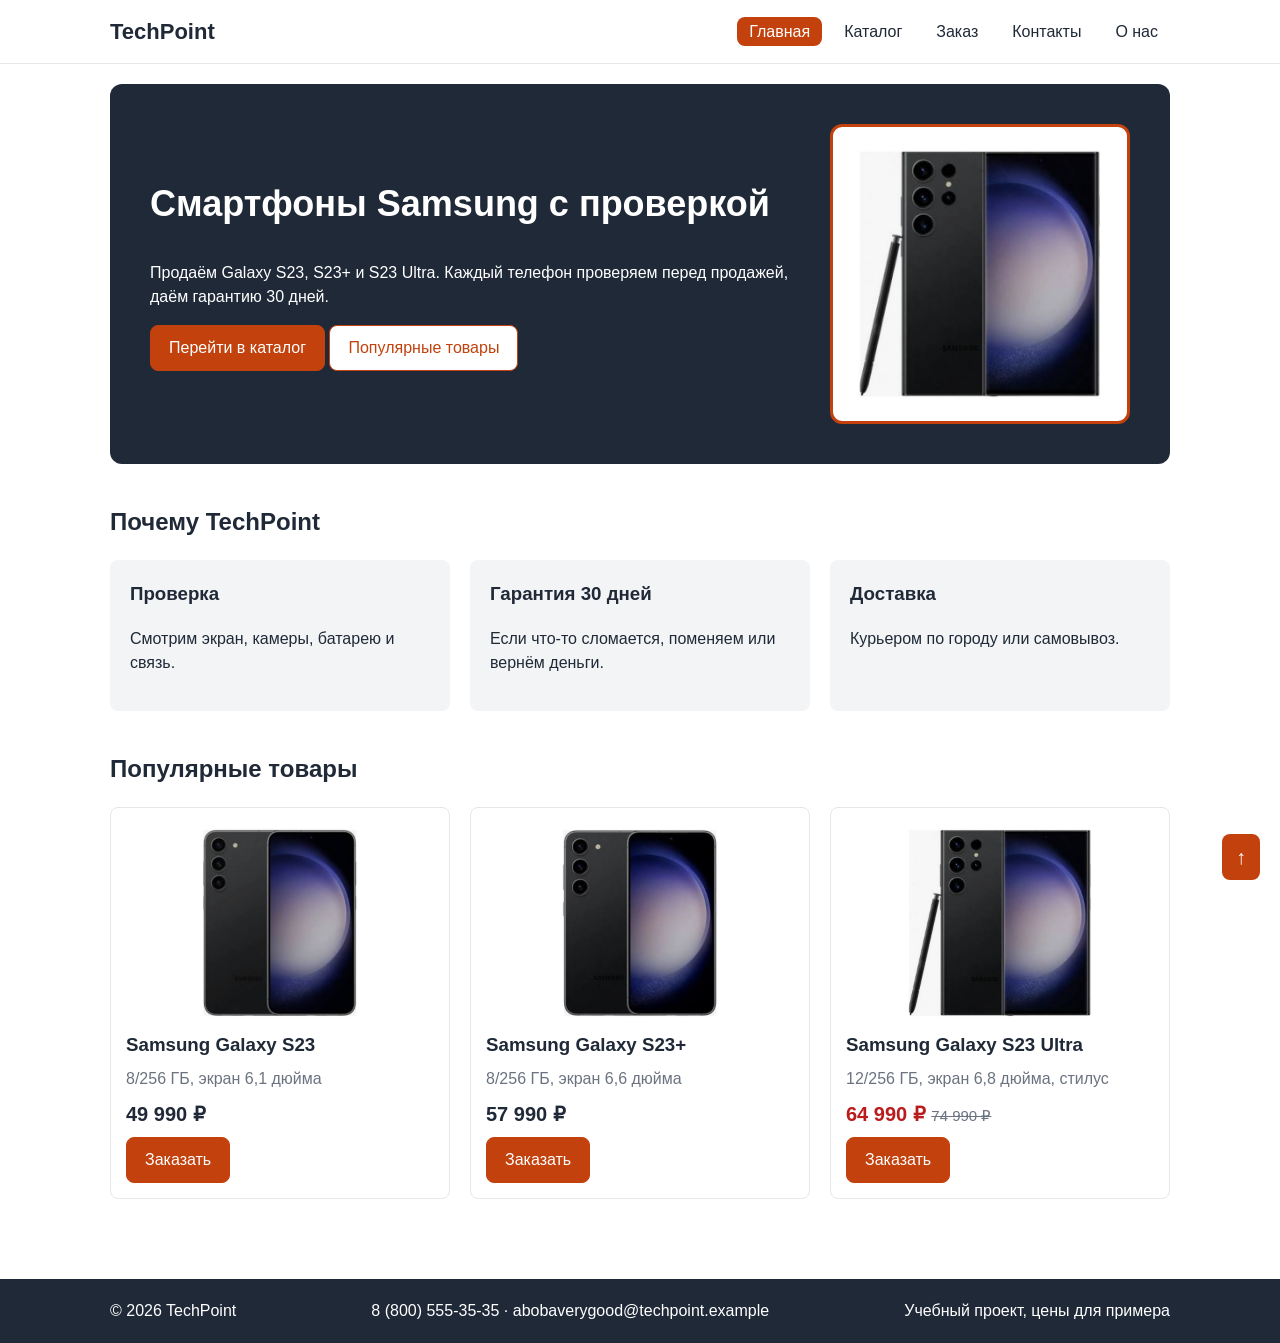
==== commit b3f27df0: "feat: add catalog filters, product pages and memory/color options" ====
--- a/index.html
+++ b/index.html
@@ -56,8 +56,7 @@
     <section class="section" id="popular">
       <h2>Популярные товары</h2>
       <div class="cards">
-        <article class="card card--hit">
-          <span class="card__badge">Хит</span>
+        <article class="card">
           <img class="card__img" src="images/samsung-s23.jpg" alt="Samsung Galaxy S23">
           <h3 class="card__title">Samsung Galaxy S23</h3>
           <p class="card__text">8/256 ГБ, экран 6,1 дюйма</p>
@@ -72,7 +71,6 @@
           <button class="btn" type="button" data-product="Samsung Galaxy S23+">Заказать</button>
         </article>
         <article class="card card--sale">
-          <span class="card__badge">Скидка</span>
           <img class="card__img" src="images/samsung-s23-ultra.jpg" alt="Samsung Galaxy S23 Ultra">
           <h3 class="card__title">Samsung Galaxy S23 Ultra</h3>
           <p class="card__text">12/256 ГБ, экран 6,8 дюйма, стилус</p>
--- a/css/style.css
+++ b/css/style.css
@@ -244,7 +244,6 @@
 }
 
 .card {
-  position: relative;
   display: flex;
   flex-direction: column;
   gap: 8px;
@@ -253,31 +252,12 @@
   border-radius: var(--radius);
 }
 
+.card[hidden] {
+  display: none;
+}
+
 .card:hover {
   border-color: var(--orange);
-}
-
-.card--sale {
-  border-color: var(--red);
-}
-
-.card--hit {
-  border-color: var(--orange);
-}
-
-.card__badge {
-  position: absolute;
-  top: 10px;
-  left: 10px;
-  padding: 2px 8px;
-  font-size: 13px;
-  color: #fff;
-  background-color: var(--red);
-  border-radius: 4px;
-}
-
-.card--hit .card__badge {
-  background-color: var(--orange);
 }
 
 .card__img {
@@ -340,9 +320,22 @@
   margin-bottom: 5px;
 }
 
+.filters__buttons {
+  display: flex;
+  flex-wrap: wrap;
+  gap: 10px;
+}
+
 .filters__group {
   margin-bottom: 15px;
   border: 1px solid var(--border);
+  border-radius: var(--radius);
+}
+
+.empty-message {
+  padding: 20px;
+  color: var(--gray);
+  background-color: var(--light);
   border-radius: var(--radius);
 }
 
@@ -354,7 +347,6 @@
 }
 
 .product__photo {
-  position: relative;
   padding: 20px;
   text-align: center;
   border: 1px solid var(--border);
@@ -364,7 +356,48 @@
 .product__price {
   font-size: 28px;
   font-weight: bold;
+}
+
+.product__price--sale {
   color: var(--red);
+}
+
+.options {
+  display: flex;
+  flex-wrap: wrap;
+  align-items: center;
+  gap: 10px;
+  margin-bottom: 15px;
+}
+
+.options__title {
+  width: 100%;
+  margin: 0;
+  font-weight: bold;
+}
+
+.option {
+  padding: 8px 14px;
+  border: 1px solid var(--border);
+  border-radius: var(--radius);
+  cursor: pointer;
+}
+
+.option:hover {
+  border-color: var(--orange);
+}
+
+.option:has(input:checked) {
+  border-color: var(--orange);
+  background-color: #fff7ed;
+}
+
+.option input {
+  accent-color: var(--orange);
+}
+
+.product__selected {
+  color: var(--gray);
 }
 
 .specs {
